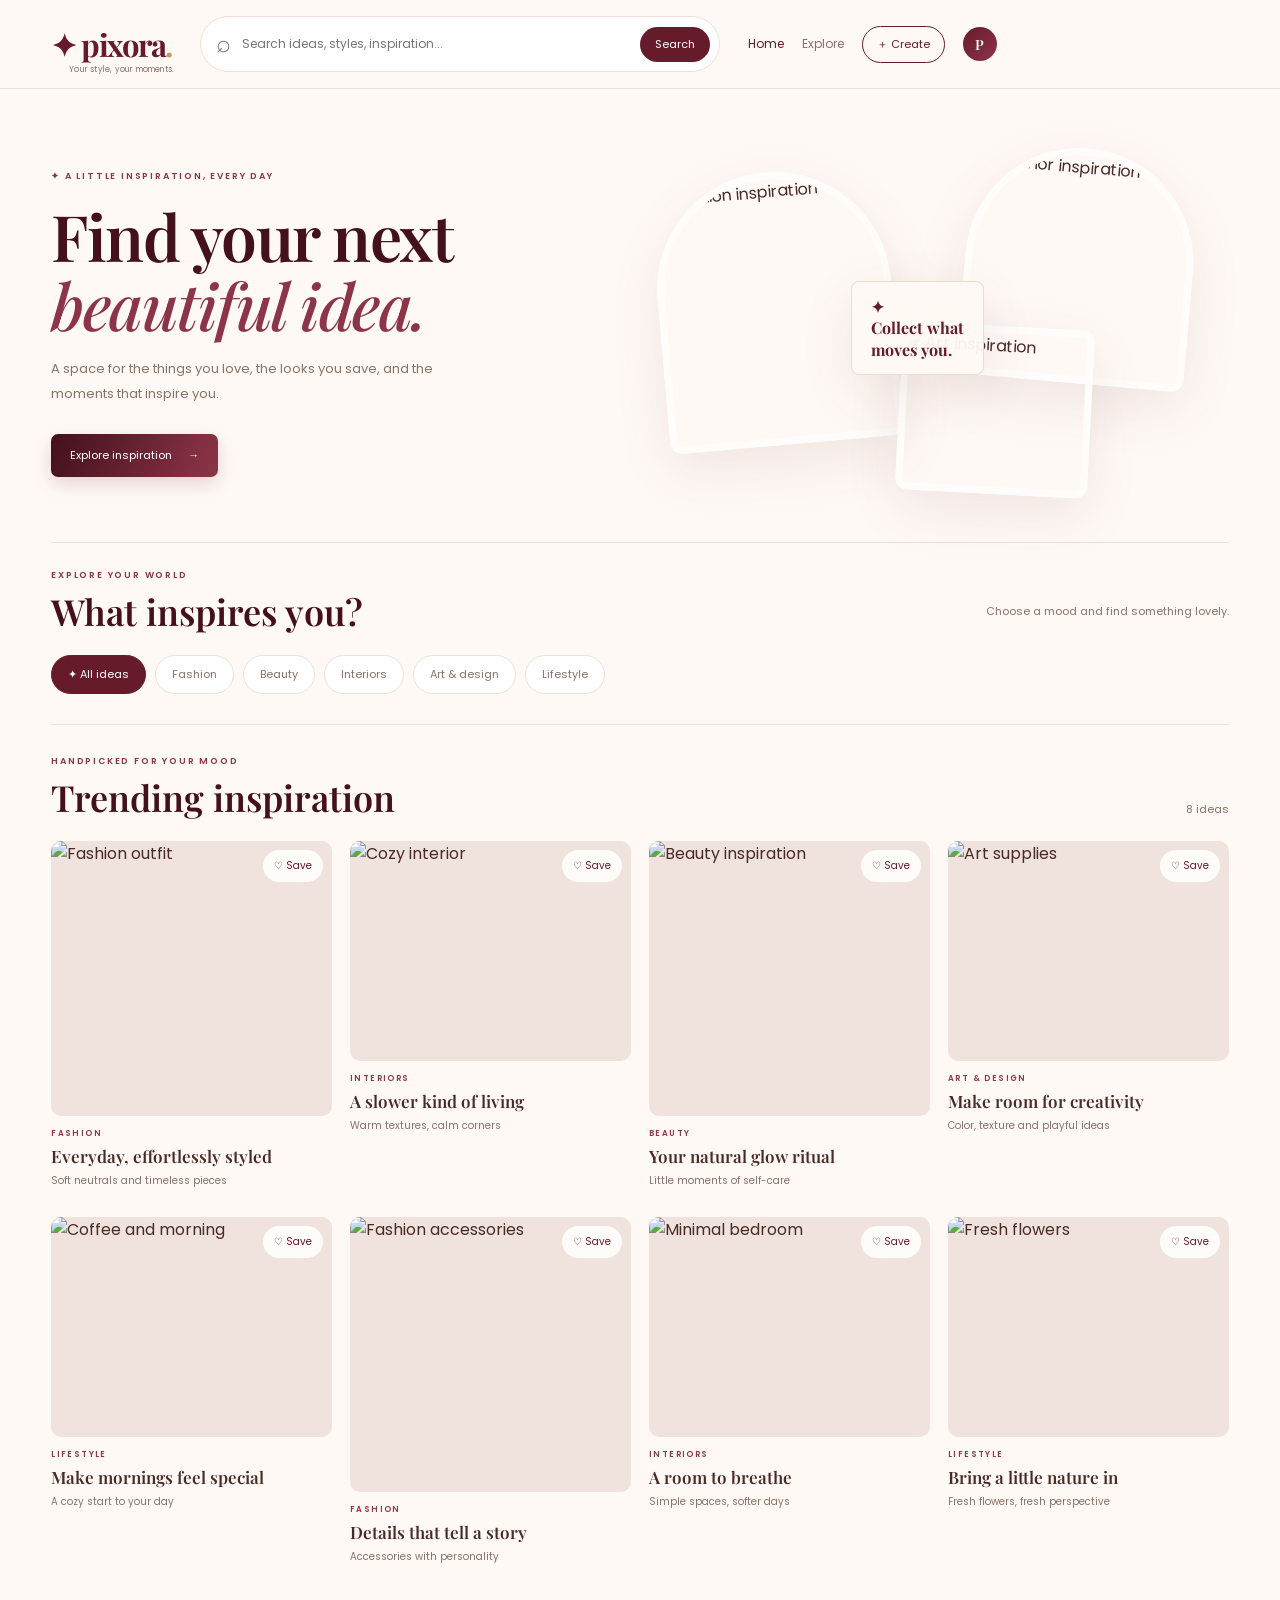
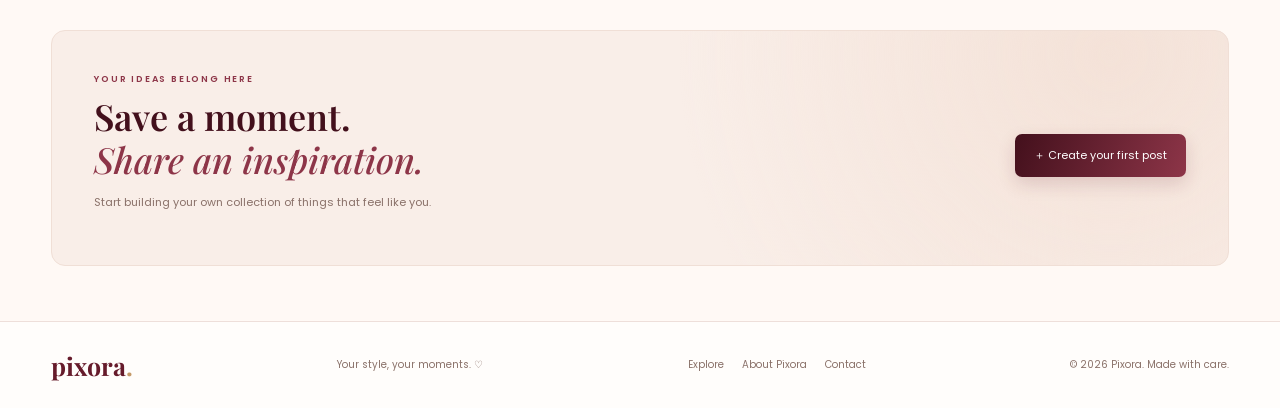
==== home.html @ b82e54b6 "Add files via upload" ====
<!doctype html>
<html lang="en">
<head>
<meta charset="UTF-8"><meta name="viewport" content="width=device-width, initial-scale=1">
<meta name="theme-color" content="#fff9f5">
<title>Pixora | Discover Inspiration</title>
<link rel="preconnect" href="https://fonts.googleapis.com">
<link href="https://fonts.googleapis.com/css2?family=Playfair+Display:wght@500;600;700&family=Poppins:wght@300;400;500;600&display=swap" rel="stylesheet">
<link rel="stylesheet" href="./home.css">
</head>
<body>
<header class="topbar">
  <a class="brand" href="./home.html">✦ pixora<span>.</span><small>Your style, your moments.</small></a>
  <form class="search" id="searchForm"><span>⌕</span><input id="searchInput" type="search" placeholder="Search ideas, styles, inspiration..." aria-label="Search inspiration"><button>Search</button></form>
  <nav><a class="active" href="./home.html">Home</a><a href="#explore">Explore</a><button class="outline" id="createButton">＋ Create</button><a class="avatar" href="#profile" aria-label="Profile">P</a></nav>
</header>
<main>
<section class="hero">
 <div class="hero-copy"><p class="eyebrow">✦ A LITTLE INSPIRATION, EVERY DAY</p><h1>Find your next<br><em>beautiful idea.</em></h1><p class="intro">A space for the things you love, the looks you save, and the moments that inspire you.</p><a class="primary" href="#explore">Explore inspiration <b>→</b></a></div>
 <div class="collage"><img class="pic pic1" src="https://images.unsplash.com/photo-1490481651871-ab68de25d43d?auto=format&fit=crop&w=700&q=85" alt="Fashion inspiration"><img class="pic pic2" src="https://images.unsplash.com/photo-1616486338812-3dadae4b4ace?auto=format&fit=crop&w=700&q=85" alt="Interior inspiration"><img class="pic pic3" src="https://images.unsplash.com/photo-1513364776144-60967b0f800f?auto=format&fit=crop&w=700&q=85" alt="Art inspiration"><div class="note">✦<strong>Collect what<br>moves you.</strong></div></div>
</section>
<section id="explore" class="section"><div class="section-head"><div><p class="eyebrow">EXPLORE YOUR WORLD</p><h2>What inspires you?</h2></div><p class="muted">Choose a mood and find something lovely.</p></div>
<div class="chips"><button class="chip selected" data-category="All">✦ All ideas</button><button class="chip" data-category="Fashion">Fashion</button><button class="chip" data-category="Beauty">Beauty</button><button class="chip" data-category="Interiors">Interiors</button><button class="chip" data-category="Art">Art & design</button><button class="chip" data-category="Lifestyle">Lifestyle</button></div></section>
<section class="section inspiration"><div class="section-head"><div><p class="eyebrow">HANDPICKED FOR YOUR MOOD</p><h2>Trending inspiration</h2></div><span class="muted" id="resultCount">8 ideas</span></div>
<div class="grid" id="ideaGrid">
<article class="card" data-category="Fashion" data-search="fashion neutral outfit capsule wardrobe style"><div class="photo tall"><img src="https://images.unsplash.com/photo-1483985988355-763728e1935b?auto=format&fit=crop&w=700&q=85" alt="Fashion outfit" loading="lazy"><button class="save">♡ Save</button></div><small>FASHION</small><h3>Everyday, effortlessly styled</h3><p>Soft neutrals and timeless pieces</p></article>
<article class="card" data-category="Interiors" data-search="interior home decor cozy room plants"><div class="photo"><img src="https://images.unsplash.com/photo-1616486338812-3dadae4b4ace?auto=format&fit=crop&w=700&q=85" alt="Cozy interior" loading="lazy"><button class="save">♡ Save</button></div><small>INTERIORS</small><h3>A slower kind of living</h3><p>Warm textures, calm corners</p></article>
<article class="card" data-category="Beauty" data-search="beauty skincare makeup natural glow"><div class="photo tall"><img src="https://images.unsplash.com/photo-1601049541289-9b1b7bbbfe19?auto=format&fit=crop&w=700&q=85" alt="Beauty inspiration" loading="lazy"><button class="save">♡ Save</button></div><small>BEAUTY</small><h3>Your natural glow ritual</h3><p>Little moments of self-care</p></article>
<article class="card" data-category="Art" data-search="art design illustration color creative studio"><div class="photo"><img src="https://images.unsplash.com/photo-1513364776144-60967b0f800f?auto=format&fit=crop&w=700&q=85" alt="Art supplies" loading="lazy"><button class="save">♡ Save</button></div><small>ART & DESIGN</small><h3>Make room for creativity</h3><p>Color, texture and playful ideas</p></article>
<article class="card" data-category="Lifestyle" data-search="lifestyle coffee morning journal slow living"><div class="photo"><img src="https://images.unsplash.com/photo-1495474472287-4d71bcdd2085?auto=format&fit=crop&w=700&q=85" alt="Coffee and morning" loading="lazy"><button class="save">♡ Save</button></div><small>LIFESTYLE</small><h3>Make mornings feel special</h3><p>A cozy start to your day</p></article>
<article class="card" data-category="Fashion" data-search="fashion accessories bag outfit detail"><div class="photo tall"><img src="https://images.unsplash.com/photo-1548036328-c9fa89d128fa?auto=format&fit=crop&w=700&q=85" alt="Fashion accessories" loading="lazy"><button class="save">♡ Save</button></div><small>FASHION</small><h3>Details that tell a story</h3><p>Accessories with personality</p></article>
<article class="card" data-category="Interiors" data-search="interiors minimalist bedroom linen natural light"><div class="photo"><img src="https://images.unsplash.com/photo-1618221195710-dd6b41faaea6?auto=format&fit=crop&w=700&q=85" alt="Minimal bedroom" loading="lazy"><button class="save">♡ Save</button></div><small>INTERIORS</small><h3>A room to breathe</h3><p>Simple spaces, softer days</p></article>
<article class="card" data-category="Lifestyle" data-search="lifestyle flowers botanical spring nature"><div class="photo"><img src="https://images.unsplash.com/photo-1490750967868-88aa4486c946?auto=format&fit=crop&w=700&q=85" alt="Fresh flowers" loading="lazy"><button class="save">♡ Save</button></div><small>LIFESTYLE</small><h3>Bring a little nature in</h3><p>Fresh flowers, fresh perspective</p></article>
</div><p id="emptyState" class="empty" hidden>No ideas found. Try another search or category.</p></section>
<section class="banner" id="profile"><div><p class="eyebrow">YOUR IDEAS BELONG HERE</p><h2>Save a moment.<br><em>Share an inspiration.</em></h2><p class="muted">Start building your own collection of things that feel like you.</p></div><button class="primary" id="bannerCreate">＋ Create your first post</button></section>
</main>
<footer><a class="footbrand" href="./home.html">pixora<span>.</span></a><p>Your style, your moments. ♡</p><div><a href="#explore">Explore</a><a href="#profile">About Pixora</a><a href="mailto:hello@pixora.example">Contact</a></div><small>© <span id="year"></span> Pixora. Made with care.</small></footer>
<dialog id="createDialog"><button class="close" id="closeDialog" aria-label="Close">×</button><p class="eyebrow">COMING SOON</p><h2>Your creative space</h2><p>This is a front-end preview. Real post uploads and saved posts need a backend or database.</p><button class="primary" id="okDialog">Sounds good</button></dialog>
<script src="./home.js"></script>
</body></html>
---- home.css ----
:root{--wine:#661b2b;--dark:#43101c;--rose:#8d3548;--gold:#c49a68;--cream:#fff9f5;--text:#482a27;--muted:#8a7169;--border:#eedfda;--paper:#fffdfb;--shadow:0 18px 55px #56232b17}*{box-sizing:border-box}html{scroll-behavior:smooth}body{margin:0;background:var(--cream);color:var(--text);font-family:Poppins,sans-serif}a{text-decoration:none;color:inherit}button,input{font:inherit;cursor:pointer}.topbar{position:sticky;top:0;z-index:5;display:flex;align-items:center;gap:28px;padding:16px clamp(16px,4vw,60px);background:#fff9f5f2;backdrop-filter:blur(14px);border-bottom:1px solid var(--border)}.brand{position:relative;flex-shrink:0;color:var(--wine);font:700 31px/1 'Playfair Display',serif;letter-spacing:-1.5px}.brand>span,.footbrand span{color:var(--gold)}.brand small{position:absolute;top:35px;left:18px;width:150px;color:var(--muted);font:8px Poppins,sans-serif;letter-spacing:.2px}.search{display:flex;align-items:center;gap:9px;flex:1;min-width:120px;max-width:520px;padding:8px 9px 8px 15px;border:1px solid var(--border);border-radius:50px;background:white;color:var(--muted)}.search>span{font-size:25px}.search input{width:100%;min-width:0;border:0;outline:0;background:transparent;font-size:12px;color:var(--text)}.search button{border:0;border-radius:50px;padding:9px 15px;background:var(--wine);color:white;font-size:11px}.topbar nav{display:flex;align-items:center;gap:18px;flex-shrink:0}.topbar nav>a:not(.avatar){font-size:12px;color:var(--muted)}.topbar nav .active{color:var(--wine)!important}.outline{border:1px solid var(--wine);border-radius:50px;padding:9px 14px;background:transparent;color:var(--wine);font-size:11px}.outline:hover{background:var(--wine);color:white}.avatar{display:grid;place-items:center;width:34px;height:34px;border-radius:50%;background:linear-gradient(135deg,var(--wine),var(--rose));color:white;font:600 14px 'Playfair Display',serif}main{max-width:1440px;margin:auto;padding:0 clamp(17px,4vw,60px)}.hero{display:grid;grid-template-columns:.95fr 1.05fr;gap:35px;align-items:center;padding:55px 0 48px}.eyebrow{color:var(--rose);font-size:9px;font-weight:600;letter-spacing:1.8px}.hero h1{margin:18px 0;color:var(--dark);font:600 clamp(40px,5vw,68px)/1.08 'Playfair Display',serif;letter-spacing:-1.5px}h1 em,h2 em{color:var(--rose);font-weight:500}.intro{max-width:420px;color:var(--muted);font-size:13px;line-height:1.9}.primary{display:inline-flex;align-items:center;justify-content:center;gap:16px;margin-top:14px;padding:13px 19px;border:0;border-radius:7px;background:linear-gradient(110deg,var(--dark),var(--rose));box-shadow:0 7px 18px #661b2b29;color:white;font-size:11px}.primary:hover{transform:translateY(-1px)}.collage{position:relative;height:350px}.pic{position:absolute;object-fit:cover;border:7px solid var(--paper);border-radius:120px 120px 12px 12px;box-shadow:var(--shadow)}.pic1{left:5%;top:8%;width:39%;height:78%;transform:rotate(-5deg)}.pic2{right:6%;top:1%;width:38%;height:67%;transform:rotate(5deg)}.pic3{right:23%;bottom:0;width:32%;height:48%;border-radius:12px;transform:rotate(3deg)}.note{position:absolute;left:37%;top:39%;padding:14px 19px;border:1px solid #c49a684d;border-radius:8px;background:#fff9f5f2;box-shadow:var(--shadow);color:var(--wine);font:600 16px/1.35 'Playfair Display',serif}.note strong{display:block}.section{padding:26px 0 30px;border-top:1px solid var(--border)}.section-head{display:flex;justify-content:space-between;align-items:end;gap:18px}.section-head .eyebrow{margin:0 0 8px}.section h2,.banner h2{margin:0;color:var(--dark);font:600 clamp(26px,3vw,36px)/1.2 'Playfair Display',serif}.muted{color:var(--muted);font-size:11px;line-height:1.8}.chips{display:flex;flex-wrap:wrap;gap:9px;margin-top:22px}.chip{padding:10px 16px;border:1px solid var(--border);border-radius:50px;background:white;color:var(--muted);font-size:11px}.chip.selected,.chip:hover{border-color:var(--wine);background:var(--wine);color:white}.inspiration{padding-top:30px;padding-bottom:60px}.grid{display:grid;grid-template-columns:repeat(4,minmax(0,1fr));gap:28px 18px;margin-top:22px;align-items:start}.card{min-width:0}.photo{position:relative;height:220px;overflow:hidden;border-radius:10px;background:#f0e3dd}.photo.tall{height:275px}.photo img{width:100%;height:100%;display:block;object-fit:cover;transition:transform .4s}.card:hover .photo img{transform:scale(1.04)}.save{position:absolute;right:9px;top:9px;border:0;border-radius:50px;padding:8px 11px;background:#fffdfbf2;color:var(--wine);font-size:10px}.save.saved{background:var(--wine);color:white}.card>small{display:block;margin-top:12px;color:var(--rose);font-size:8px;font-weight:600;letter-spacing:1.4px}.card h3{margin:5px 0;color:var(--text);font:600 17px/1.35 'Playfair Display',serif}.card p{margin:0;color:var(--muted);font-size:10px;line-height:1.6}.empty{text-align:center;padding:35px;color:var(--muted)}.banner{display:flex;align-items:center;justify-content:space-between;gap:24px;margin:5px 0 55px;padding:clamp(24px,4vw,42px);border:1px solid #f0dfd6;border-radius:14px;background:radial-gradient(circle at 90% 10%,#f4e2d8,transparent 40%),#f9eee8}.banner .eyebrow{margin-top:0}.banner .muted{max-width:480px}.banner .primary{flex-shrink:0}footer{display:flex;align-items:center;justify-content:space-between;flex-wrap:wrap;gap:14px;padding:25px clamp(17px,4vw,60px);border-top:1px solid var(--border);background:#fffdfb}footer p,footer small,footer div a{color:var(--muted);font-size:10px}footer div{display:flex;gap:18px}.footbrand{color:var(--wine);font:700 25px 'Playfair Display',serif}dialog{width:min(92vw,420px);padding:32px;border:1px solid var(--border);border-radius:14px;background:var(--cream);color:var(--text);box-shadow:0 25px 90px #320f1966}dialog::backdrop{background:#28101566;backdrop-filter:blur(3px)}dialog h2{color:var(--wine);font:600 29px 'Playfair Display',serif}dialog p:not(.eyebrow){color:var(--muted);font-size:12px;line-height:1.8}.close{float:right;border:0;background:transparent;color:var(--wine);font-size:24px}@media(max-width:1000px){.topbar{gap:16px}.topbar nav{gap:11px}.hero{gap:20px}.grid{grid-template-columns:repeat(3,minmax(0,1fr))}}@media(max-width:700px){.topbar{flex-wrap:wrap;gap:12px;padding:14px 16px}.brand{font-size:28px}.brand small{top:31px}.search{order:3;flex-basis:100%;max-width:none}.topbar nav{margin-left:auto;gap:9px}.topbar nav>a:not(.avatar){font-size:10px}.outline{padding:8px 10px;font-size:10px}.avatar{width:30px;height:30px}main{padding:0 17px}.hero{grid-template-columns:1fr;gap:8px;padding:38px 0 32px}.hero h1{font-size:clamp(39px,11vw,54px)}.intro{font-size:12px}.collage{height:270px}.section-head{align-items:start;flex-direction:column;gap:7px}.chips{gap:8px}.chip{padding:9px 13px;font-size:10px}.grid{grid-template-columns:repeat(2,minmax(0,1fr));gap:22px 12px}.photo,.photo.tall{height:auto;aspect-ratio:4/5}.card h3{font-size:15px}.card p{font-size:9px}.save{right:6px;top:6px;padding:7px 9px;font-size:9px}.banner{align-items:start;flex-direction:column;margin-bottom:35px;padding:24px 20px}footer{justify-content:center;flex-direction:column;text-align:center;gap:8px}}@media(max-width:380px){.topbar nav{gap:6px}.topbar nav>a:not(.avatar){font-size:9px}.outline{padding:7px}.grid{gap:20px 10px}}
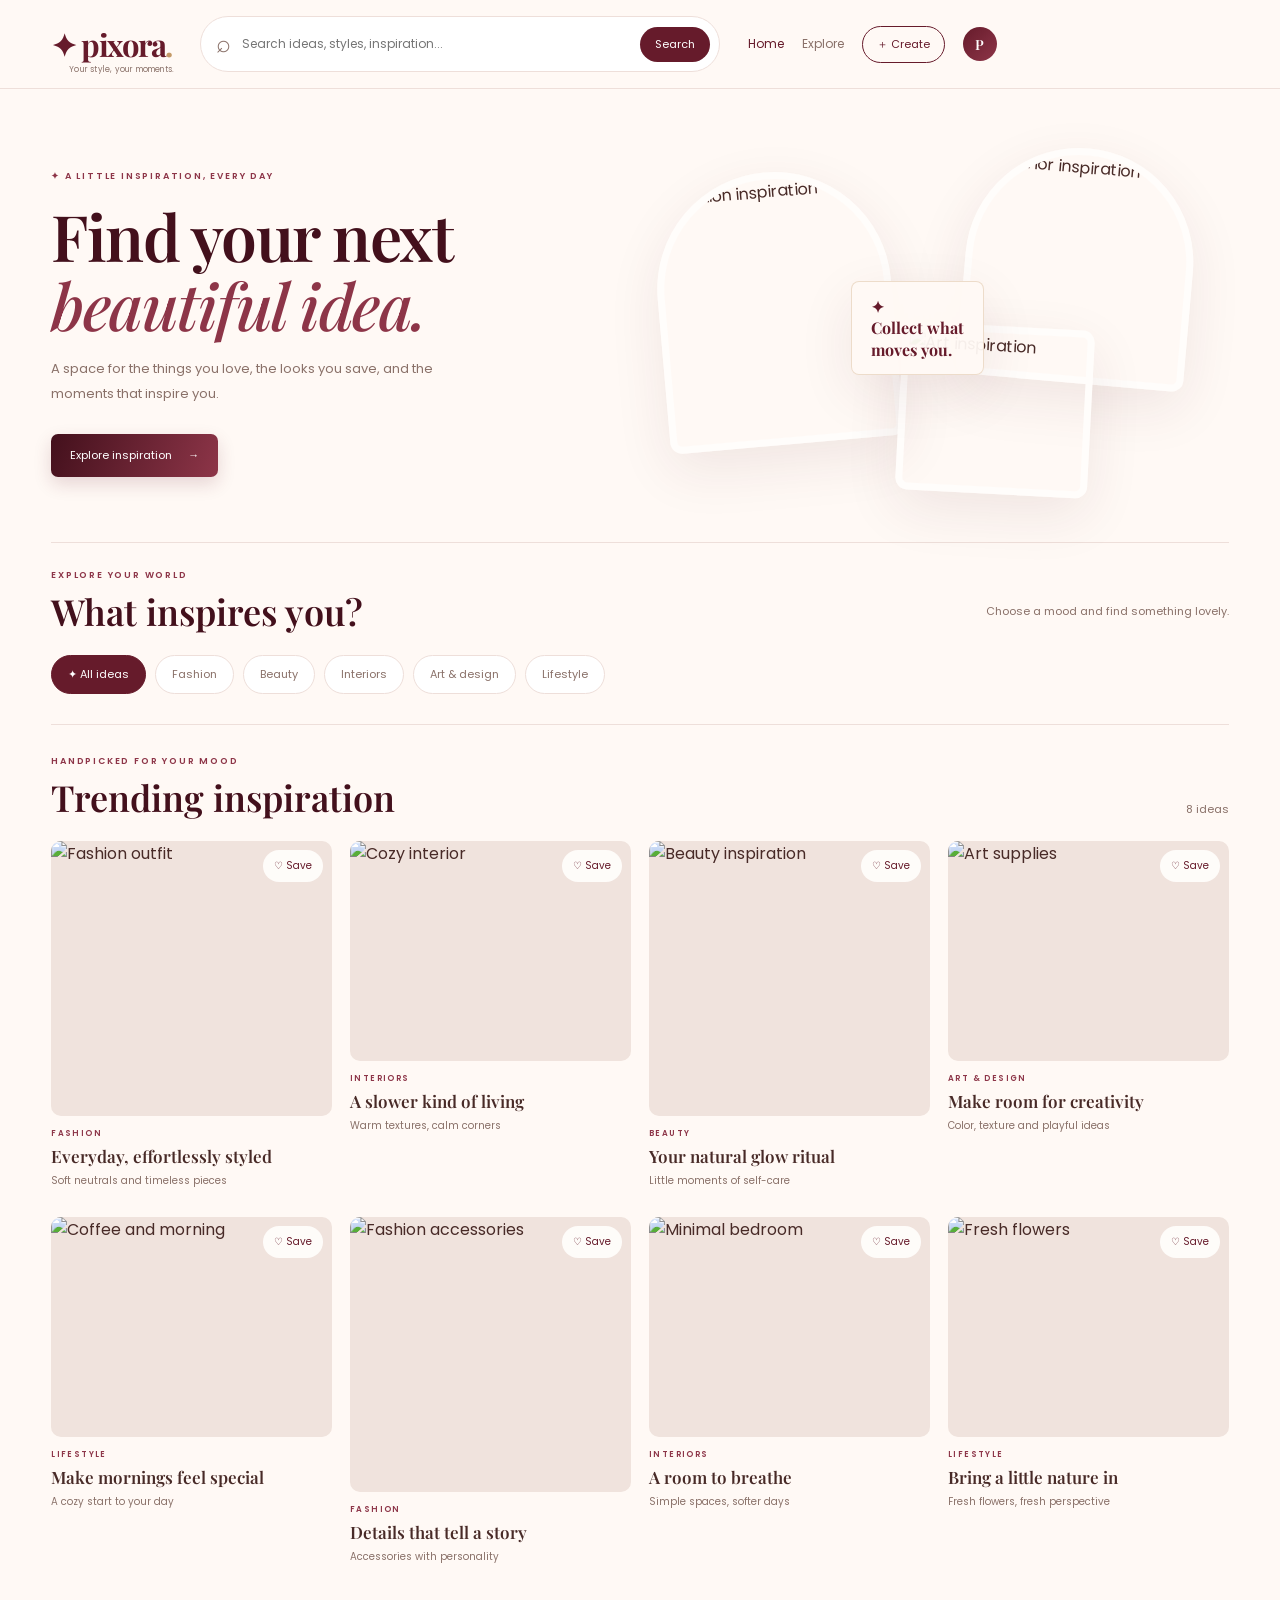
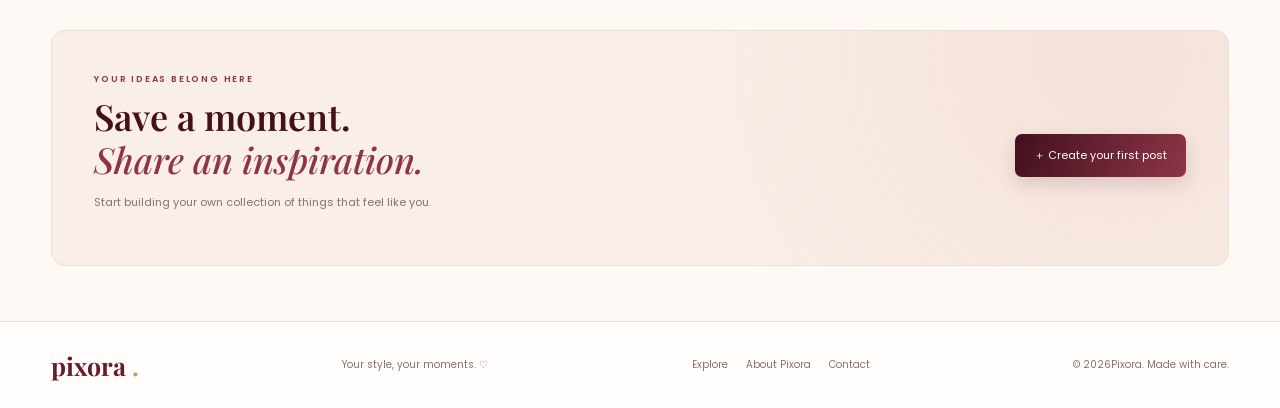
==== commit 18e16d68: "Update home.html" ====
--- a/home.html
+++ b/home.html
@@ -1,40 +1,181 @@
 <!doctype html>
 <html lang="en">
-<head>
-<meta charset="UTF-8"><meta name="viewport" content="width=device-width, initial-scale=1">
-<meta name="theme-color" content="#fff9f5">
-<title>Pixora | Discover Inspiration</title>
-<link rel="preconnect" href="https://fonts.googleapis.com">
-<link href="https://fonts.googleapis.com/css2?family=Playfair+Display:wght@500;600;700&family=Poppins:wght@300;400;500;600&display=swap" rel="stylesheet">
-<link rel="stylesheet" href="./home.css">
-</head>
-<body>
-<header class="topbar">
-  <a class="brand" href="./home.html">✦ pixora<span>.</span><small>Your style, your moments.</small></a>
-  <form class="search" id="searchForm"><span>⌕</span><input id="searchInput" type="search" placeholder="Search ideas, styles, inspiration..." aria-label="Search inspiration"><button>Search</button></form>
-  <nav><a class="active" href="./home.html">Home</a><a href="#explore">Explore</a><button class="outline" id="createButton">＋ Create</button><a class="avatar" href="#profile" aria-label="Profile">P</a></nav>
-</header>
-<main>
-<section class="hero">
- <div class="hero-copy"><p class="eyebrow">✦ A LITTLE INSPIRATION, EVERY DAY</p><h1>Find your next<br><em>beautiful idea.</em></h1><p class="intro">A space for the things you love, the looks you save, and the moments that inspire you.</p><a class="primary" href="#explore">Explore inspiration <b>→</b></a></div>
- <div class="collage"><img class="pic pic1" src="https://images.unsplash.com/photo-1490481651871-ab68de25d43d?auto=format&fit=crop&w=700&q=85" alt="Fashion inspiration"><img class="pic pic2" src="https://images.unsplash.com/photo-1616486338812-3dadae4b4ace?auto=format&fit=crop&w=700&q=85" alt="Interior inspiration"><img class="pic pic3" src="https://images.unsplash.com/photo-1513364776144-60967b0f800f?auto=format&fit=crop&w=700&q=85" alt="Art inspiration"><div class="note">✦<strong>Collect what<br>moves you.</strong></div></div>
-</section>
-<section id="explore" class="section"><div class="section-head"><div><p class="eyebrow">EXPLORE YOUR WORLD</p><h2>What inspires you?</h2></div><p class="muted">Choose a mood and find something lovely.</p></div>
-<div class="chips"><button class="chip selected" data-category="All">✦ All ideas</button><button class="chip" data-category="Fashion">Fashion</button><button class="chip" data-category="Beauty">Beauty</button><button class="chip" data-category="Interiors">Interiors</button><button class="chip" data-category="Art">Art & design</button><button class="chip" data-category="Lifestyle">Lifestyle</button></div></section>
-<section class="section inspiration"><div class="section-head"><div><p class="eyebrow">HANDPICKED FOR YOUR MOOD</p><h2>Trending inspiration</h2></div><span class="muted" id="resultCount">8 ideas</span></div>
-<div class="grid" id="ideaGrid">
-<article class="card" data-category="Fashion" data-search="fashion neutral outfit capsule wardrobe style"><div class="photo tall"><img src="https://images.unsplash.com/photo-1483985988355-763728e1935b?auto=format&fit=crop&w=700&q=85" alt="Fashion outfit" loading="lazy"><button class="save">♡ Save</button></div><small>FASHION</small><h3>Everyday, effortlessly styled</h3><p>Soft neutrals and timeless pieces</p></article>
-<article class="card" data-category="Interiors" data-search="interior home decor cozy room plants"><div class="photo"><img src="https://images.unsplash.com/photo-1616486338812-3dadae4b4ace?auto=format&fit=crop&w=700&q=85" alt="Cozy interior" loading="lazy"><button class="save">♡ Save</button></div><small>INTERIORS</small><h3>A slower kind of living</h3><p>Warm textures, calm corners</p></article>
-<article class="card" data-category="Beauty" data-search="beauty skincare makeup natural glow"><div class="photo tall"><img src="https://images.unsplash.com/photo-1601049541289-9b1b7bbbfe19?auto=format&fit=crop&w=700&q=85" alt="Beauty inspiration" loading="lazy"><button class="save">♡ Save</button></div><small>BEAUTY</small><h3>Your natural glow ritual</h3><p>Little moments of self-care</p></article>
-<article class="card" data-category="Art" data-search="art design illustration color creative studio"><div class="photo"><img src="https://images.unsplash.com/photo-1513364776144-60967b0f800f?auto=format&fit=crop&w=700&q=85" alt="Art supplies" loading="lazy"><button class="save">♡ Save</button></div><small>ART & DESIGN</small><h3>Make room for creativity</h3><p>Color, texture and playful ideas</p></article>
-<article class="card" data-category="Lifestyle" data-search="lifestyle coffee morning journal slow living"><div class="photo"><img src="https://images.unsplash.com/photo-1495474472287-4d71bcdd2085?auto=format&fit=crop&w=700&q=85" alt="Coffee and morning" loading="lazy"><button class="save">♡ Save</button></div><small>LIFESTYLE</small><h3>Make mornings feel special</h3><p>A cozy start to your day</p></article>
-<article class="card" data-category="Fashion" data-search="fashion accessories bag outfit detail"><div class="photo tall"><img src="https://images.unsplash.com/photo-1548036328-c9fa89d128fa?auto=format&fit=crop&w=700&q=85" alt="Fashion accessories" loading="lazy"><button class="save">♡ Save</button></div><small>FASHION</small><h3>Details that tell a story</h3><p>Accessories with personality</p></article>
-<article class="card" data-category="Interiors" data-search="interiors minimalist bedroom linen natural light"><div class="photo"><img src="https://images.unsplash.com/photo-1618221195710-dd6b41faaea6?auto=format&fit=crop&w=700&q=85" alt="Minimal bedroom" loading="lazy"><button class="save">♡ Save</button></div><small>INTERIORS</small><h3>A room to breathe</h3><p>Simple spaces, softer days</p></article>
-<article class="card" data-category="Lifestyle" data-search="lifestyle flowers botanical spring nature"><div class="photo"><img src="https://images.unsplash.com/photo-1490750967868-88aa4486c946?auto=format&fit=crop&w=700&q=85" alt="Fresh flowers" loading="lazy"><button class="save">♡ Save</button></div><small>LIFESTYLE</small><h3>Bring a little nature in</h3><p>Fresh flowers, fresh perspective</p></article>
-</div><p id="emptyState" class="empty" hidden>No ideas found. Try another search or category.</p></section>
-<section class="banner" id="profile"><div><p class="eyebrow">YOUR IDEAS BELONG HERE</p><h2>Save a moment.<br><em>Share an inspiration.</em></h2><p class="muted">Start building your own collection of things that feel like you.</p></div><button class="primary" id="bannerCreate">＋ Create your first post</button></section>
-</main>
-<footer><a class="footbrand" href="./home.html">pixora<span>.</span></a><p>Your style, your moments. ♡</p><div><a href="#explore">Explore</a><a href="#profile">About Pixora</a><a href="mailto:hello@pixora.example">Contact</a></div><small>© <span id="year"></span> Pixora. Made with care.</small></footer>
-<dialog id="createDialog"><button class="close" id="closeDialog" aria-label="Close">×</button><p class="eyebrow">COMING SOON</p><h2>Your creative space</h2><p>This is a front-end preview. Real post uploads and saved posts need a backend or database.</p><button class="primary" id="okDialog">Sounds good</button></dialog>
-<script src="./home.js"></script>
-</body></html>+  <head>
+      <meta charset="UTF-8">
+      <meta name="viewport" content="width=device-width, initial-scale=1">
+      <meta name="theme-color" content="#fff9f5">
+      <title>Pixora | Discover Inspiration</title>
+      <link rel="preconnect" href="https://fonts.googleapis.com">
+      <link href="https://fonts.googleapis.com/css2?family=Playfair+Display:wght@500;600;700&family=Poppins:wght@300;400;500;600&display=swap" rel="stylesheet">
+      <link rel="stylesheet" href="./home.css">
+  </head>
+  <body>
+    <header class="topbar">
+      <a class="brand" href="./home.html">✦ pixora<span>.</span>
+        <small>Your style, your moments.</small>
+      </a>
+      <form class="search" id="searchForm">
+        <span>⌕</span>
+        <input id="searchInput" type="search" placeholder="Search ideas, styles, inspiration..." aria-label="Search inspiration">
+        <button>Search</button>
+      </form>
+      <nav>
+        <a class="active" href="./home.html">Home</a>
+        <a href="#explore">Explore</a>
+        <button class="outline" id="createButton">＋ Create</button>
+        <a class="avatar" href="#profile" aria-label="Profile">P</a>
+      </nav>
+    </header>
+    <main>
+      <section class="hero">
+        <div class="hero-copy">
+          <p class="eyebrow">✦ A LITTLE INSPIRATION, EVERY DAY</p>
+          <h1>Find your next<br><em>beautiful idea.</em>
+          </h1><p class="intro">
+            A space for the things you love, the looks you save, and the moments that inspire you.
+          </p>
+          <a class="primary" href="#explore">Explore inspiration <b>→</b></a>
+        </div>
+        <div class="collage">
+          <img class="pic pic1" src="https://images.unsplash.com/photo-1490481651871-ab68de25d43d?auto=format&fit=crop&w=700&q=85" alt="Fashion inspiration">
+          <img class="pic pic2" src="https://images.unsplash.com/photo-1616486338812-3dadae4b4ace?auto=format&fit=crop&w=700&q=85" alt="Interior inspiration">
+          <img class="pic pic3" src="https://images.unsplash.com/photo-1513364776144-60967b0f800f?auto=format&fit=crop&w=700&q=85" alt="Art inspiration">
+          <div class="note">✦<strong>
+            Collect what<br>moves you.</strong>
+          </div>
+        </div>
+      </section>
+      <section id="explore" class="section">
+        <div class="section-head">
+          <div>
+            <p class="eyebrow">EXPLORE YOUR WORLD</p>
+            <h2>What inspires you?</h2>
+          </div>
+          <p class="muted">Choose a mood and find something lovely.</p>
+        </div>
+        <div class="chips">
+          <button class="chip selected" data-category="All">✦ All ideas</button>
+          <button class="chip" data-category="Fashion">Fashion</button>
+          <button class="chip" data-category="Beauty">Beauty</button>
+          <button class="chip" data-category="Interiors">Interiors</button>
+          <button class="chip" data-category="Art">Art & design</button>
+          <button class="chip" data-category="Lifestyle">Lifestyle</button>
+        </div>
+      </section>
+      <section class="section inspiration">
+        <div class="section-head">
+          <div>
+            <p class="eyebrow">HANDPICKED FOR YOUR MOOD</p>
+            <h2>Trending inspiration</h2>
+          </div>
+          <span class="muted" id="resultCount">8 ideas</span>
+        </div>
+        <div class="grid" id="ideaGrid">
+          <article class="card" data-category="Fashion" data-search="fashion neutral outfit capsule wardrobe style">
+            <div class="photo tall">
+              <img src="https://images.unsplash.com/photo-1483985988355-763728e1935b?auto=format&fit=crop&w=700&q=85" alt="Fashion outfit" loading="lazy">
+              <button class="save">♡ Save</button>
+            </div>
+            <small>FASHION</small>
+            <h3>Everyday, effortlessly styled</h3>
+            <p>Soft neutrals and timeless pieces</p>
+          </article>
+          <article class="card" data-category="Interiors" data-search="interior home decor cozy room plants">
+            <div class="photo">
+              <img src="https://images.unsplash.com/photo-1616486338812-3dadae4b4ace?auto=format&fit=crop&w=700&q=85" alt="Cozy interior" loading="lazy">
+              <button class="save">♡ Save</button>
+            </div>
+            <small>INTERIORS</small>
+            <h3>A slower kind of living</h3>
+            <p>Warm textures, calm corners</p>
+          </article>
+          <article class="card" data-category="Beauty" data-search="beauty skincare makeup natural glow">
+            <div class="photo tall">
+              <img src="https://images.unsplash.com/photo-1601049541289-9b1b7bbbfe19?auto=format&fit=crop&w=700&q=85" alt="Beauty inspiration" loading="lazy">
+              <button class="save">♡ Save</button>
+            </div>
+            <small>BEAUTY</small>
+            <h3>Your natural glow ritual</h3>
+            <p>Little moments of self-care</p>
+          </article>
+          <article class="card" data-category="Art" data-search="art design illustration color creative studio">
+            <div class="photo">
+              <img src="https://images.unsplash.com/photo-1513364776144-60967b0f800f?auto=format&fit=crop&w=700&q=85" alt="Art supplies" loading="lazy">
+              <button class="save">♡ Save</button>
+            </div>
+            <small>ART & DESIGN</small>
+            <h3>Make room for creativity</h3>
+            <p>Color, texture and playful ideas</p>
+          </article>
+          <article class="card" data-category="Lifestyle" data-search="lifestyle coffee morning journal slow living">
+            <div class="photo">
+              <img src="https://images.unsplash.com/photo-1495474472287-4d71bcdd2085?auto=format&fit=crop&w=700&q=85" alt="Coffee and morning" loading="lazy">
+              <button class="save">♡ Save</button>
+            </div>
+            <small>LIFESTYLE</small>
+            <h3>Make mornings feel special</h3>
+            <p>A cozy start to your day</p>
+          </article>
+          <article class="card" data-category="Fashion" data-search="fashion accessories bag outfit detail">
+            <div class="photo tall">
+              <img src="https://images.unsplash.com/photo-1548036328-c9fa89d128fa?auto=format&fit=crop&w=700&q=85" alt="Fashion accessories" loading="lazy">
+              <button class="save">♡ Save</button>
+            </div>
+            <small>FASHION</small>
+            <h3>Details that tell a story</h3>
+            <p>Accessories with personality</p>
+          </article>
+          <article class="card" data-category="Interiors" data-search="interiors minimalist bedroom linen natural light">
+            <div class="photo">
+              <img src="https://images.unsplash.com/photo-1618221195710-dd6b41faaea6?auto=format&fit=crop&w=700&q=85" alt="Minimal bedroom" loading="lazy">
+              <button class="save">♡ Save</button>
+            </div>
+            <small>INTERIORS</small>
+            <h3>A room to breathe</h3>
+            <p>Simple spaces, softer days</p>
+          </article>
+          <article class="card" data-category="Lifestyle" data-search="lifestyle flowers botanical spring nature">
+            <div class="photo">
+              <img src="https://images.unsplash.com/photo-1490750967868-88aa4486c946?auto=format&fit=crop&w=700&q=85" alt="Fresh flowers" loading="lazy">
+              <button class="save">♡ Save</button>
+            </div>
+            <small>LIFESTYLE</small>
+            <h3>Bring a little nature in</h3>
+            <p>Fresh flowers, fresh perspective</p>
+          </article>
+        </div>
+        <p id="emptyState" class="empty" hidden>No ideas found. Try another search or category.</p>
+      </section>
+      <section class="banner" id="profile">
+        <div>
+          <p class="eyebrow">YOUR IDEAS BELONG HERE</p>
+          <h2>Save a moment.<br>
+            <em>Share an inspiration.</em>
+          </h2>
+          <p class="muted">Start building your own collection of things that feel like you.</p>
+        </div>
+        <button class="primary" id="bannerCreate">＋ Create your first post</button>
+      </section>
+    </main>
+    <footer>
+      <a class="footbrand" href="./home.html">
+        pixora
+        <span>.</span>
+      </a>
+      <p>Your style, your moments. ♡</p>
+      <div><a href="#explore">Explore</a>
+        <a href="#profile">About Pixora</a>
+        <a href="mailto:hello@pixora.example">Contact</a>
+      </div>
+      <small>© <span id="year"></span>Pixora. Made with care.</small>
+    </footer>
+    <dialog id="createDialog">
+      <button class="close" id="closeDialog" aria-label="Close">×</button>
+      <p class="eyebrow">COMING SOON</p>
+      <h2>Your creative space</h2>
+      <p>This is a front-end preview. Real post uploads and saved posts need a backend or database.</p>
+      <button class="primary" id="okDialog">Sounds good</button>
+    </dialog>
+    <script src="./home.js"></script>
+  </body>
+</html>
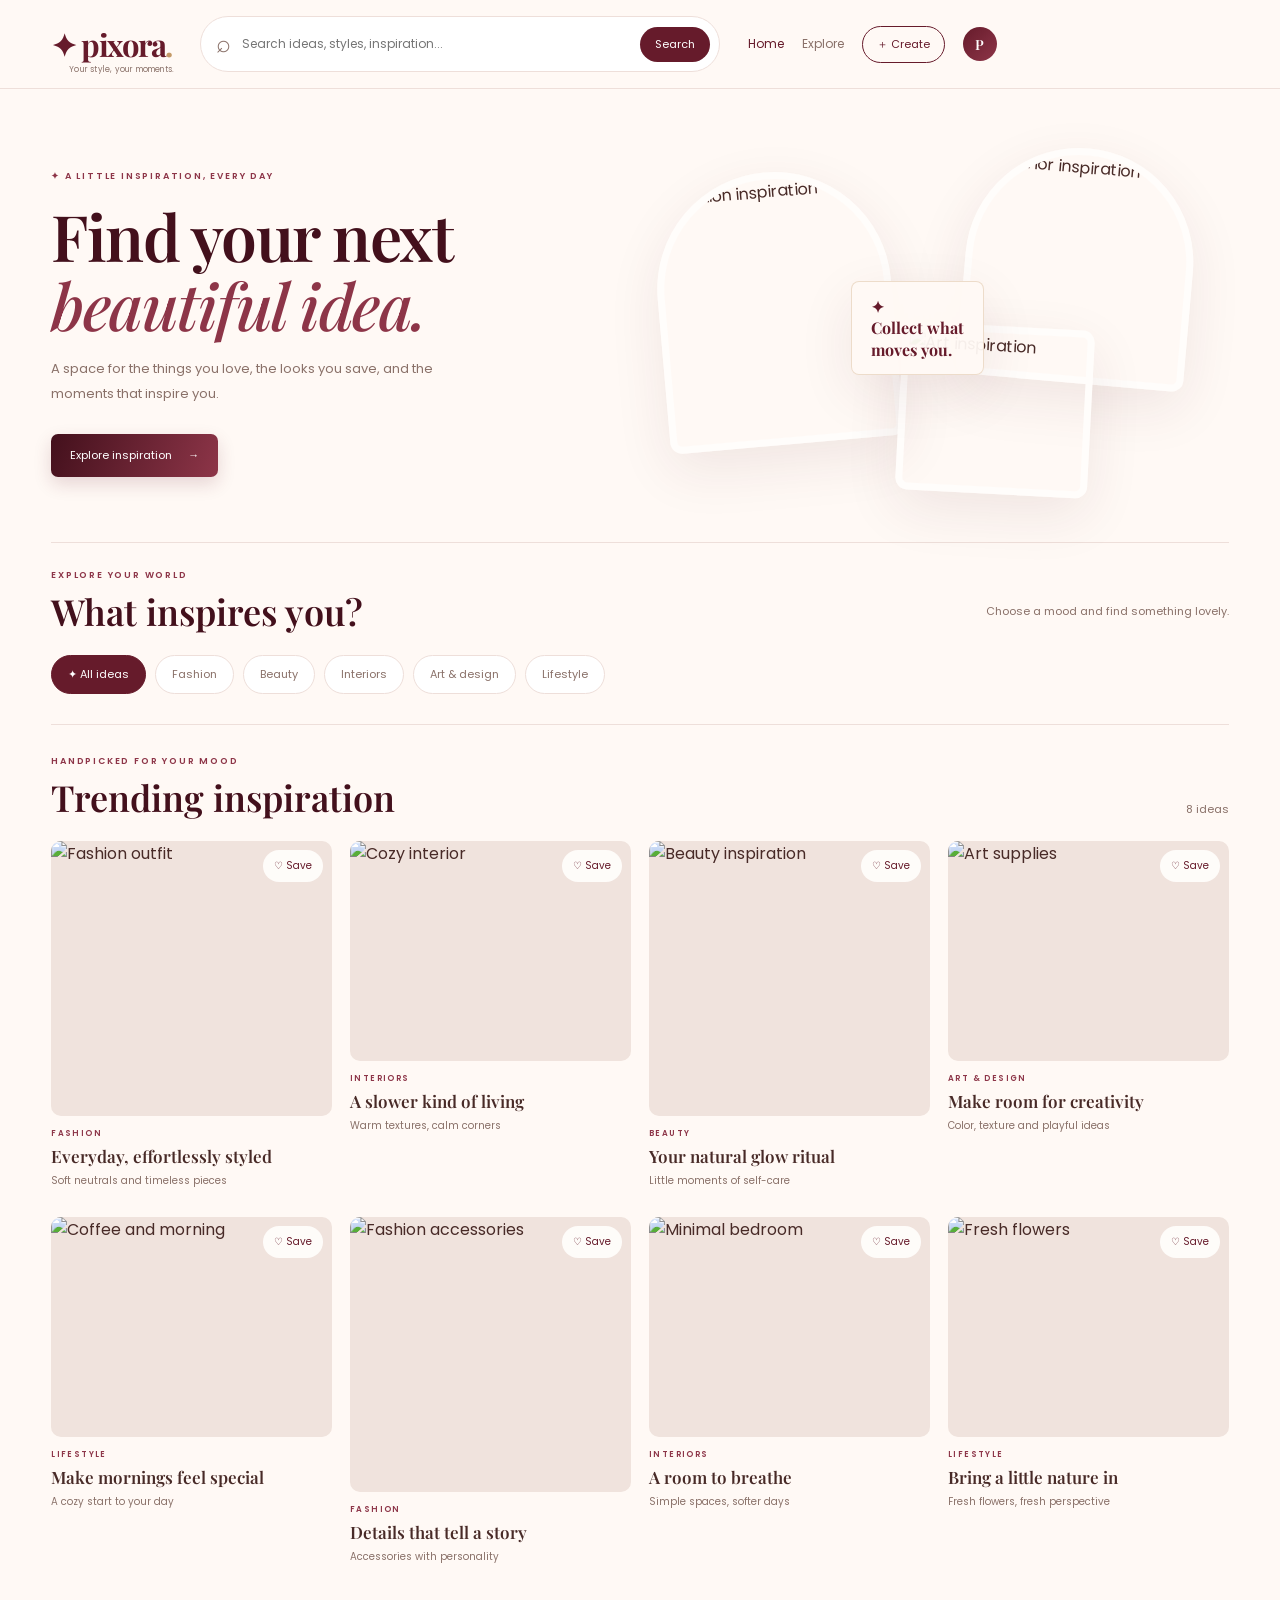
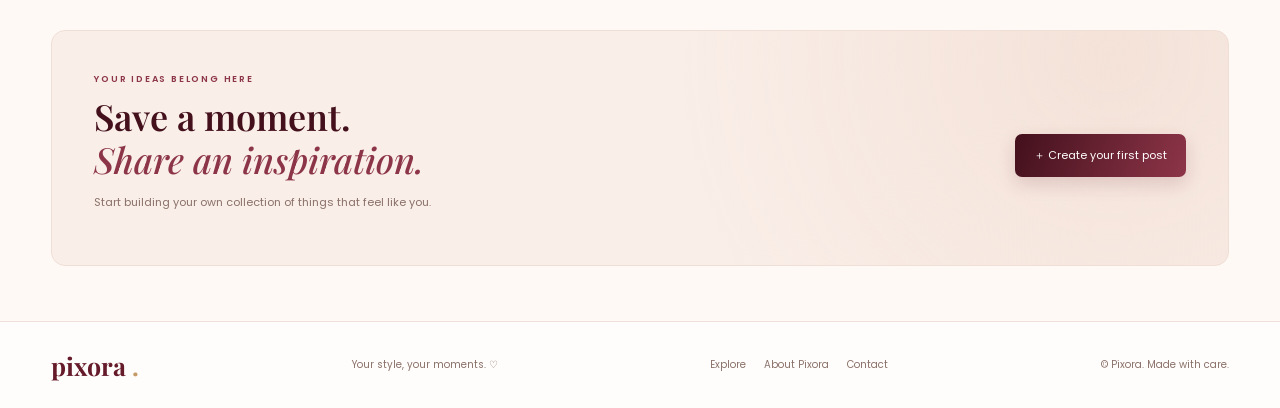
==== commit 41d96d0f: "Update home.html" ====
--- a/home.html
+++ b/home.html
@@ -23,7 +23,7 @@
         <a class="active" href="./home.html">Home</a>
         <a href="#explore">Explore</a>
         <button class="outline" id="createButton">＋ Create</button>
-        <a class="avatar" href="#profile" aria-label="Profile">P</a>
+        <a class="avatar" href="#profile" id="profileAvatar" aria-label="Profile">P</a>
       </nav>
     </header>
     <main>
@@ -74,7 +74,7 @@
           <article class="card" data-category="Fashion" data-search="fashion neutral outfit capsule wardrobe style">
             <div class="photo tall">
               <img src="https://images.unsplash.com/photo-1483985988355-763728e1935b?auto=format&fit=crop&w=700&q=85" alt="Fashion outfit" loading="lazy">
-              <button class="save">♡ Save</button>
+              <button class="save" type="button">♡ Save</button>
             </div>
             <small>FASHION</small>
             <h3>Everyday, effortlessly styled</h3>
@@ -83,7 +83,7 @@
           <article class="card" data-category="Interiors" data-search="interior home decor cozy room plants">
             <div class="photo">
               <img src="https://images.unsplash.com/photo-1616486338812-3dadae4b4ace?auto=format&fit=crop&w=700&q=85" alt="Cozy interior" loading="lazy">
-              <button class="save">♡ Save</button>
+              <button class="save" type="button">♡ Save</button>
             </div>
             <small>INTERIORS</small>
             <h3>A slower kind of living</h3>
@@ -92,7 +92,7 @@
           <article class="card" data-category="Beauty" data-search="beauty skincare makeup natural glow">
             <div class="photo tall">
               <img src="https://images.unsplash.com/photo-1601049541289-9b1b7bbbfe19?auto=format&fit=crop&w=700&q=85" alt="Beauty inspiration" loading="lazy">
-              <button class="save">♡ Save</button>
+              <button class="save" type="button">♡ Save</button>
             </div>
             <small>BEAUTY</small>
             <h3>Your natural glow ritual</h3>
@@ -101,7 +101,7 @@
           <article class="card" data-category="Art" data-search="art design illustration color creative studio">
             <div class="photo">
               <img src="https://images.unsplash.com/photo-1513364776144-60967b0f800f?auto=format&fit=crop&w=700&q=85" alt="Art supplies" loading="lazy">
-              <button class="save">♡ Save</button>
+              <button class="save" type="button">♡ Save</button>
             </div>
             <small>ART & DESIGN</small>
             <h3>Make room for creativity</h3>
@@ -110,7 +110,7 @@
           <article class="card" data-category="Lifestyle" data-search="lifestyle coffee morning journal slow living">
             <div class="photo">
               <img src="https://images.unsplash.com/photo-1495474472287-4d71bcdd2085?auto=format&fit=crop&w=700&q=85" alt="Coffee and morning" loading="lazy">
-              <button class="save">♡ Save</button>
+              <button class="save" type="button">♡ Save</button>
             </div>
             <small>LIFESTYLE</small>
             <h3>Make mornings feel special</h3>
@@ -119,7 +119,7 @@
           <article class="card" data-category="Fashion" data-search="fashion accessories bag outfit detail">
             <div class="photo tall">
               <img src="https://images.unsplash.com/photo-1548036328-c9fa89d128fa?auto=format&fit=crop&w=700&q=85" alt="Fashion accessories" loading="lazy">
-              <button class="save">♡ Save</button>
+              <button class="save" type="button">♡ Save</button>
             </div>
             <small>FASHION</small>
             <h3>Details that tell a story</h3>
@@ -128,7 +128,7 @@
           <article class="card" data-category="Interiors" data-search="interiors minimalist bedroom linen natural light">
             <div class="photo">
               <img src="https://images.unsplash.com/photo-1618221195710-dd6b41faaea6?auto=format&fit=crop&w=700&q=85" alt="Minimal bedroom" loading="lazy">
-              <button class="save">♡ Save</button>
+              <button class="save" type="button">♡ Save</button>
             </div>
             <small>INTERIORS</small>
             <h3>A room to breathe</h3>
@@ -137,7 +137,7 @@
           <article class="card" data-category="Lifestyle" data-search="lifestyle flowers botanical spring nature">
             <div class="photo">
               <img src="https://images.unsplash.com/photo-1490750967868-88aa4486c946?auto=format&fit=crop&w=700&q=85" alt="Fresh flowers" loading="lazy">
-              <button class="save">♡ Save</button>
+              <button class="save" type="button">♡ Save</button>
             </div>
             <small>LIFESTYLE</small>
             <h3>Bring a little nature in</h3>
--- a/home.css
+++ b/home.css
@@ -1 +1,854 @@
-:root{--wine:#661b2b;--dark:#43101c;--rose:#8d3548;--gold:#c49a68;--cream:#fff9f5;--text:#482a27;--muted:#8a7169;--border:#eedfda;--paper:#fffdfb;--shadow:0 18px 55px #56232b17}*{box-sizing:border-box}html{scroll-behavior:smooth}body{margin:0;background:var(--cream);color:var(--text);font-family:Poppins,sans-serif}a{text-decoration:none;color:inherit}button,input{font:inherit;cursor:pointer}.topbar{position:sticky;top:0;z-index:5;display:flex;align-items:center;gap:28px;padding:16px clamp(16px,4vw,60px);background:#fff9f5f2;backdrop-filter:blur(14px);border-bottom:1px solid var(--border)}.brand{position:relative;flex-shrink:0;color:var(--wine);font:700 31px/1 'Playfair Display',serif;letter-spacing:-1.5px}.brand>span,.footbrand span{color:var(--gold)}.brand small{position:absolute;top:35px;left:18px;width:150px;color:var(--muted);font:8px Poppins,sans-serif;letter-spacing:.2px}.search{display:flex;align-items:center;gap:9px;flex:1;min-width:120px;max-width:520px;padding:8px 9px 8px 15px;border:1px solid var(--border);border-radius:50px;background:white;color:var(--muted)}.search>span{font-size:25px}.search input{width:100%;min-width:0;border:0;outline:0;background:transparent;font-size:12px;color:var(--text)}.search button{border:0;border-radius:50px;padding:9px 15px;background:var(--wine);color:white;font-size:11px}.topbar nav{display:flex;align-items:center;gap:18px;flex-shrink:0}.topbar nav>a:not(.avatar){font-size:12px;color:var(--muted)}.topbar nav .active{color:var(--wine)!important}.outline{border:1px solid var(--wine);border-radius:50px;padding:9px 14px;background:transparent;color:var(--wine);font-size:11px}.outline:hover{background:var(--wine);color:white}.avatar{display:grid;place-items:center;width:34px;height:34px;border-radius:50%;background:linear-gradient(135deg,var(--wine),var(--rose));color:white;font:600 14px 'Playfair Display',serif}main{max-width:1440px;margin:auto;padding:0 clamp(17px,4vw,60px)}.hero{display:grid;grid-template-columns:.95fr 1.05fr;gap:35px;align-items:center;padding:55px 0 48px}.eyebrow{color:var(--rose);font-size:9px;font-weight:600;letter-spacing:1.8px}.hero h1{margin:18px 0;color:var(--dark);font:600 clamp(40px,5vw,68px)/1.08 'Playfair Display',serif;letter-spacing:-1.5px}h1 em,h2 em{color:var(--rose);font-weight:500}.intro{max-width:420px;color:var(--muted);font-size:13px;line-height:1.9}.primary{display:inline-flex;align-items:center;justify-content:center;gap:16px;margin-top:14px;padding:13px 19px;border:0;border-radius:7px;background:linear-gradient(110deg,var(--dark),var(--rose));box-shadow:0 7px 18px #661b2b29;color:white;font-size:11px}.primary:hover{transform:translateY(-1px)}.collage{position:relative;height:350px}.pic{position:absolute;object-fit:cover;border:7px solid var(--paper);border-radius:120px 120px 12px 12px;box-shadow:var(--shadow)}.pic1{left:5%;top:8%;width:39%;height:78%;transform:rotate(-5deg)}.pic2{right:6%;top:1%;width:38%;height:67%;transform:rotate(5deg)}.pic3{right:23%;bottom:0;width:32%;height:48%;border-radius:12px;transform:rotate(3deg)}.note{position:absolute;left:37%;top:39%;padding:14px 19px;border:1px solid #c49a684d;border-radius:8px;background:#fff9f5f2;box-shadow:var(--shadow);color:var(--wine);font:600 16px/1.35 'Playfair Display',serif}.note strong{display:block}.section{padding:26px 0 30px;border-top:1px solid var(--border)}.section-head{display:flex;justify-content:space-between;align-items:end;gap:18px}.section-head .eyebrow{margin:0 0 8px}.section h2,.banner h2{margin:0;color:var(--dark);font:600 clamp(26px,3vw,36px)/1.2 'Playfair Display',serif}.muted{color:var(--muted);font-size:11px;line-height:1.8}.chips{display:flex;flex-wrap:wrap;gap:9px;margin-top:22px}.chip{padding:10px 16px;border:1px solid var(--border);border-radius:50px;background:white;color:var(--muted);font-size:11px}.chip.selected,.chip:hover{border-color:var(--wine);background:var(--wine);color:white}.inspiration{padding-top:30px;padding-bottom:60px}.grid{display:grid;grid-template-columns:repeat(4,minmax(0,1fr));gap:28px 18px;margin-top:22px;align-items:start}.card{min-width:0}.photo{position:relative;height:220px;overflow:hidden;border-radius:10px;background:#f0e3dd}.photo.tall{height:275px}.photo img{width:100%;height:100%;display:block;object-fit:cover;transition:transform .4s}.card:hover .photo img{transform:scale(1.04)}.save{position:absolute;right:9px;top:9px;border:0;border-radius:50px;padding:8px 11px;background:#fffdfbf2;color:var(--wine);font-size:10px}.save.saved{background:var(--wine);color:white}.card>small{display:block;margin-top:12px;color:var(--rose);font-size:8px;font-weight:600;letter-spacing:1.4px}.card h3{margin:5px 0;color:var(--text);font:600 17px/1.35 'Playfair Display',serif}.card p{margin:0;color:var(--muted);font-size:10px;line-height:1.6}.empty{text-align:center;padding:35px;color:var(--muted)}.banner{display:flex;align-items:center;justify-content:space-between;gap:24px;margin:5px 0 55px;padding:clamp(24px,4vw,42px);border:1px solid #f0dfd6;border-radius:14px;background:radial-gradient(circle at 90% 10%,#f4e2d8,transparent 40%),#f9eee8}.banner .eyebrow{margin-top:0}.banner .muted{max-width:480px}.banner .primary{flex-shrink:0}footer{display:flex;align-items:center;justify-content:space-between;flex-wrap:wrap;gap:14px;padding:25px clamp(17px,4vw,60px);border-top:1px solid var(--border);background:#fffdfb}footer p,footer small,footer div a{color:var(--muted);font-size:10px}footer div{display:flex;gap:18px}.footbrand{color:var(--wine);font:700 25px 'Playfair Display',serif}dialog{width:min(92vw,420px);padding:32px;border:1px solid var(--border);border-radius:14px;background:var(--cream);color:var(--text);box-shadow:0 25px 90px #320f1966}dialog::backdrop{background:#28101566;backdrop-filter:blur(3px)}dialog h2{color:var(--wine);font:600 29px 'Playfair Display',serif}dialog p:not(.eyebrow){color:var(--muted);font-size:12px;line-height:1.8}.close{float:right;border:0;background:transparent;color:var(--wine);font-size:24px}@media(max-width:1000px){.topbar{gap:16px}.topbar nav{gap:11px}.hero{gap:20px}.grid{grid-template-columns:repeat(3,minmax(0,1fr))}}@media(max-width:700px){.topbar{flex-wrap:wrap;gap:12px;padding:14px 16px}.brand{font-size:28px}.brand small{top:31px}.search{order:3;flex-basis:100%;max-width:none}.topbar nav{margin-left:auto;gap:9px}.topbar nav>a:not(.avatar){font-size:10px}.outline{padding:8px 10px;font-size:10px}.avatar{width:30px;height:30px}main{padding:0 17px}.hero{grid-template-columns:1fr;gap:8px;padding:38px 0 32px}.hero h1{font-size:clamp(39px,11vw,54px)}.intro{font-size:12px}.collage{height:270px}.section-head{align-items:start;flex-direction:column;gap:7px}.chips{gap:8px}.chip{padding:9px 13px;font-size:10px}.grid{grid-template-columns:repeat(2,minmax(0,1fr));gap:22px 12px}.photo,.photo.tall{height:auto;aspect-ratio:4/5}.card h3{font-size:15px}.card p{font-size:9px}.save{right:6px;top:6px;padding:7px 9px;font-size:9px}.banner{align-items:start;flex-direction:column;margin-bottom:35px;padding:24px 20px}footer{justify-content:center;flex-direction:column;text-align:center;gap:8px}}@media(max-width:380px){.topbar nav{gap:6px}.topbar nav>a:not(.avatar){font-size:9px}.outline{padding:7px}.grid{gap:20px 10px}}+/* ========================================
+   PIXORA HOME PAGE
+   Theme: Wine, Rose, Gold & Cream
+======================================== */
+
+:root {
+    --wine: #661b2b;
+    --dark: #43101c;
+    --rose: #8d3548;
+    --gold: #c49a68;
+    --cream: #fff9f5;
+    --text: #482a27;
+    --muted: #8a7169;
+    --border: #eedfda;
+    --paper: #fffdfb;
+    --shadow: 0 18px 55px #56232b17;
+}
+
+/* ========================================
+   RESET & BASE STYLES
+======================================== */
+
+* {
+    box-sizing: border-box;
+}
+
+html {
+    scroll-behavior: smooth;
+}
+
+body {
+    margin: 0;
+    background: var(--cream);
+    color: var(--text);
+    font-family: "Poppins", sans-serif;
+}
+
+a {
+    color: inherit;
+    text-decoration: none;
+}
+
+button,
+input {
+    font: inherit;
+}
+
+button {
+    cursor: pointer;
+}
+
+img {
+    max-width: 100%;
+}
+
+/* ========================================
+   TOP NAVIGATION BAR
+======================================== */
+
+.topbar {
+    position: sticky;
+    top: 0;
+    z-index: 5;
+
+    display: flex;
+    align-items: center;
+    gap: 28px;
+
+    padding: 16px clamp(16px, 4vw, 60px);
+
+    background: #fff9f5f2;
+    backdrop-filter: blur(14px);
+
+    border-bottom: 1px solid var(--border);
+}
+
+/* Pixora Logo */
+
+.brand {
+    position: relative;
+    flex-shrink: 0;
+
+    color: var(--wine);
+    font: 700 31px/1 "Playfair Display", serif;
+    letter-spacing: -1.5px;
+}
+
+.brand > span,
+.footbrand span {
+    color: var(--gold);
+}
+
+.brand small {
+    position: absolute;
+    top: 35px;
+    left: 18px;
+
+    width: 150px;
+
+    color: var(--muted);
+    font: 8px "Poppins", sans-serif;
+    letter-spacing: 0.2px;
+}
+
+/* Search Bar */
+
+.search {
+    display: flex;
+    align-items: center;
+    gap: 9px;
+
+    flex: 1;
+    min-width: 120px;
+    max-width: 520px;
+
+    padding: 8px 9px 8px 15px;
+
+    border: 1px solid var(--border);
+    border-radius: 50px;
+
+    background: white;
+    color: var(--muted);
+}
+
+.search > span {
+    font-size: 25px;
+}
+
+.search input {
+    width: 100%;
+    min-width: 0;
+
+    border: 0;
+    outline: 0;
+
+    background: transparent;
+    color: var(--text);
+    font-size: 12px;
+}
+
+.search button {
+    padding: 9px 15px;
+
+    border: 0;
+    border-radius: 50px;
+
+    background: var(--wine);
+    color: white;
+    font-size: 11px;
+}
+
+/* Navigation Links */
+
+.topbar nav {
+    display: flex;
+    align-items: center;
+    gap: 18px;
+
+    flex-shrink: 0;
+}
+
+.topbar nav > a:not(.avatar) {
+    color: var(--muted);
+    font-size: 12px;
+}
+
+.topbar nav .active {
+    color: var(--wine) !important;
+}
+
+/* Outline Button */
+
+.outline {
+    padding: 9px 14px;
+
+    border: 1px solid var(--wine);
+    border-radius: 50px;
+
+    background: transparent;
+    color: var(--wine);
+    font-size: 11px;
+
+    transition: 0.25s ease;
+}
+
+.outline:hover {
+    background: var(--wine);
+    color: white;
+}
+
+/* Profile Avatar */
+
+.avatar {
+    display: grid;
+    place-items: center;
+
+    width: 34px;
+    height: 34px;
+
+    border-radius: 50%;
+
+    background: linear-gradient(
+        135deg,
+        var(--wine),
+        var(--rose)
+    );
+
+    color: white;
+    font: 600 14px "Playfair Display", serif;
+}
+
+/* ========================================
+   MAIN LAYOUT
+======================================== */
+
+main {
+    max-width: 1440px;
+    margin: 0 auto;
+    padding: 0 clamp(17px, 4vw, 60px);
+}
+
+/* ========================================
+   HERO SECTION
+======================================== */
+
+.hero {
+    display: grid;
+    grid-template-columns: 0.95fr 1.05fr;
+    align-items: center;
+    gap: 35px;
+
+    padding: 55px 0 48px;
+}
+
+.eyebrow {
+    color: var(--rose);
+    font-size: 9px;
+    font-weight: 600;
+    letter-spacing: 1.8px;
+}
+
+.hero h1 {
+    margin: 18px 0;
+
+    color: var(--dark);
+    font: 600 clamp(40px, 5vw, 68px)/1.08
+        "Playfair Display", serif;
+
+    letter-spacing: -1.5px;
+}
+
+h1 em,
+h2 em {
+    color: var(--rose);
+    font-weight: 500;
+}
+
+.intro {
+    max-width: 420px;
+
+    color: var(--muted);
+    font-size: 13px;
+    line-height: 1.9;
+}
+
+/* Primary Button */
+
+.primary {
+    display: inline-flex;
+    align-items: center;
+    justify-content: center;
+    gap: 16px;
+
+    margin-top: 14px;
+    padding: 13px 19px;
+
+    border: 0;
+    border-radius: 7px;
+
+    background: linear-gradient(
+        110deg,
+        var(--dark),
+        var(--rose)
+    );
+
+    box-shadow: 0 7px 18px #661b2b29;
+
+    color: white;
+    font-size: 11px;
+
+    transition:
+        transform 0.25s ease,
+        box-shadow 0.25s ease;
+}
+
+.primary:hover {
+    transform: translateY(-2px);
+    box-shadow: 0 10px 22px #661b2b35;
+}
+
+/* ========================================
+   HERO IMAGE COLLAGE
+======================================== */
+
+.collage {
+    position: relative;
+    height: 350px;
+}
+
+.pic {
+    position: absolute;
+
+    object-fit: cover;
+
+    border: 7px solid var(--paper);
+    border-radius: 120px 120px 12px 12px;
+
+    box-shadow: var(--shadow);
+}
+
+.pic1 {
+    top: 8%;
+    left: 5%;
+
+    width: 39%;
+    height: 78%;
+
+    transform: rotate(-5deg);
+}
+
+.pic2 {
+    top: 1%;
+    right: 6%;
+
+    width: 38%;
+    height: 67%;
+
+    transform: rotate(5deg);
+}
+
+.pic3 {
+    right: 23%;
+    bottom: 0;
+
+    width: 32%;
+    height: 48%;
+
+    border-radius: 12px;
+
+    transform: rotate(3deg);
+}
+
+/* Floating Note */
+
+.note {
+    position: absolute;
+    top: 39%;
+    left: 37%;
+
+    padding: 14px 19px;
+
+    border: 1px solid #c49a684d;
+    border-radius: 8px;
+
+    background: #fff9f5f2;
+    box-shadow: var(--shadow);
+
+    color: var(--wine);
+    font: 600 16px/1.35 "Playfair Display", serif;
+}
+
+.note strong {
+    display: block;
+}
+
+/* ========================================
+   GENERAL SECTIONS
+======================================== */
+
+.section {
+    padding: 26px 0 30px;
+    border-top: 1px solid var(--border);
+}
+
+.section-head {
+    display: flex;
+    align-items: end;
+    justify-content: space-between;
+    gap: 18px;
+}
+
+.section-head .eyebrow {
+    margin: 0 0 8px;
+}
+
+.section h2,
+.banner h2 {
+    margin: 0;
+
+    color: var(--dark);
+    font: 600 clamp(26px, 3vw, 36px)/1.2
+        "Playfair Display", serif;
+}
+
+.muted {
+    color: var(--muted);
+    font-size: 11px;
+    line-height: 1.8;
+}
+
+/* ========================================
+   CATEGORY FILTER CHIPS
+======================================== */
+
+.chips {
+    display: flex;
+    flex-wrap: wrap;
+    gap: 9px;
+
+    margin-top: 22px;
+}
+
+.chip {
+    padding: 10px 16px;
+
+    border: 1px solid var(--border);
+    border-radius: 50px;
+
+    background: white;
+    color: var(--muted);
+    font-size: 11px;
+
+    transition: 0.25s ease;
+}
+
+.chip.selected,
+.chip:hover {
+    border-color: var(--wine);
+    background: var(--wine);
+    color: white;
+}
+
+/* ========================================
+   INSPIRATION / HOME FEED
+======================================== */
+
+.inspiration {
+    padding-top: 30px;
+    padding-bottom: 60px;
+}
+
+/* Responsive Card Grid */
+
+.grid {
+    display: grid;
+    grid-template-columns: repeat(4, minmax(0, 1fr));
+    align-items: start;
+    gap: 28px 18px;
+
+    margin-top: 22px;
+}
+
+.card {
+    min-width: 0;
+}
+
+/* Card Image */
+
+.photo {
+    position: relative;
+
+    height: 220px;
+    overflow: hidden;
+
+    border-radius: 10px;
+    background: #f0e3dd;
+}
+
+.photo.tall {
+    height: 275px;
+}
+
+.photo img {
+    display: block;
+
+    width: 100%;
+    height: 100%;
+
+    object-fit: cover;
+
+    transition: transform 0.4s ease;
+}
+
+.card:hover .photo img {
+    transform: scale(1.04);
+}
+
+/* Save Button */
+
+.save {
+    position: absolute;
+    top: 9px;
+    right: 9px;
+
+    padding: 8px 11px;
+
+    border: 0;
+    border-radius: 50px;
+
+    background: #fffdfbf2;
+    color: var(--wine);
+    font-size: 10px;
+}
+
+.save.saved {
+    background: var(--wine);
+    color: white;
+}
+
+/* Card Text */
+
+.card > small {
+    display: block;
+
+    margin-top: 12px;
+
+    color: var(--rose);
+    font-size: 8px;
+    font-weight: 600;
+    letter-spacing: 1.4px;
+}
+
+.card h3 {
+    margin: 5px 0;
+
+    color: var(--text);
+    font: 600 17px/1.35 "Playfair Display", serif;
+}
+
+.card p {
+    margin: 0;
+
+    color: var(--muted);
+    font-size: 10px;
+    line-height: 1.6;
+}
+
+.empty {
+    padding: 35px;
+
+    color: var(--muted);
+    text-align: center;
+}
+
+/* ========================================
+   BOTTOM PROMOTIONAL BANNER
+======================================== */
+
+.banner {
+    display: flex;
+    align-items: center;
+    justify-content: space-between;
+    gap: 24px;
+
+    margin: 5px 0 55px;
+    padding: clamp(24px, 4vw, 42px);
+
+    border: 1px solid #f0dfd6;
+    border-radius: 14px;
+
+    background:
+        radial-gradient(
+            circle at 90% 10%,
+            #f4e2d8,
+            transparent 40%
+        ),
+        #f9eee8;
+}
+
+.banner .eyebrow {
+    margin-top: 0;
+}
+
+.banner .muted {
+    max-width: 480px;
+}
+
+.banner .primary {
+    flex-shrink: 0;
+}
+
+/* ========================================
+   FOOTER
+======================================== */
+
+footer {
+    display: flex;
+    align-items: center;
+    justify-content: space-between;
+    flex-wrap: wrap;
+    gap: 14px;
+
+    padding: 25px clamp(17px, 4vw, 60px);
+
+    border-top: 1px solid var(--border);
+    background: #fffdfb;
+}
+
+footer p,
+footer small,
+footer div a {
+    color: var(--muted);
+    font-size: 10px;
+}
+
+footer div {
+    display: flex;
+    gap: 18px;
+}
+
+.footbrand {
+    color: var(--wine);
+    font: 700 25px "Playfair Display", serif;
+}
+
+/* ========================================
+   DIALOG / POPUP
+======================================== */
+
+dialog {
+    width: min(92vw, 420px);
+    padding: 32px;
+
+    border: 1px solid var(--border);
+    border-radius: 14px;
+
+    background: var(--cream);
+    color: var(--text);
+
+    box-shadow: 0 25px 90px #320f1966;
+}
+
+dialog::backdrop {
+    background: #28101566;
+    backdrop-filter: blur(3px);
+}
+
+dialog h2 {
+    color: var(--wine);
+    font: 600 29px "Playfair Display", serif;
+}
+
+dialog p:not(.eyebrow) {
+    color: var(--muted);
+    font-size: 12px;
+    line-height: 1.8;
+}
+
+.close {
+    float: right;
+
+    border: 0;
+    background: transparent;
+
+    color: var(--wine);
+    font-size: 24px;
+}
+
+/* ========================================
+   TABLET RESPONSIVENESS
+======================================== */
+
+@media (max-width: 1000px) {
+    .topbar {
+        gap: 16px;
+    }
+
+    .topbar nav {
+        gap: 11px;
+    }
+
+    .hero {
+        gap: 20px;
+    }
+
+    .grid {
+        grid-template-columns: repeat(3, minmax(0, 1fr));
+    }
+}
+
+/* ========================================
+   MOBILE RESPONSIVENESS
+======================================== */
+
+@media (max-width: 700px) {
+    /* Navigation */
+
+    .topbar {
+        flex-wrap: wrap;
+        gap: 12px;
+
+        padding: 14px 16px;
+    }
+
+    .brand {
+        font-size: 28px;
+    }
+
+    .brand small {
+        top: 31px;
+    }
+
+    .search {
+        order: 3;
+        flex-basis: 100%;
+        max-width: none;
+    }
+
+    .topbar nav {
+        margin-left: auto;
+        gap: 9px;
+    }
+
+    .topbar nav > a:not(.avatar) {
+        font-size: 10px;
+    }
+
+    .outline {
+        padding: 8px 10px;
+        font-size: 10px;
+    }
+
+    .avatar {
+        width: 30px;
+        height: 30px;
+    }
+
+    /* Main Layout */
+
+    main {
+        padding: 0 17px;
+    }
+
+    /* Hero */
+
+    .hero {
+        grid-template-columns: 1fr;
+        gap: 8px;
+
+        padding: 38px 0 32px;
+    }
+
+    .hero h1 {
+        font-size: clamp(39px, 11vw, 54px);
+    }
+
+    .intro {
+        font-size: 12px;
+    }
+
+    .collage {
+        height: 270px;
+    }
+
+    /* Section Headings */
+
+    .section-head {
+        align-items: start;
+        flex-direction: column;
+        gap: 7px;
+    }
+
+    /* Categories */
+
+    .chips {
+        gap: 8px;
+    }
+
+    .chip {
+        padding: 9px 13px;
+        font-size: 10px;
+    }
+
+    /* Home Feed Cards */
+
+    .grid {
+        grid-template-columns: repeat(2, minmax(0, 1fr));
+        gap: 22px 12px;
+    }
+
+    .photo,
+    .photo.tall {
+        height: auto;
+        aspect-ratio: 4 / 5;
+    }
+
+    .card h3 {
+        font-size: 15px;
+    }
+
+    .card p {
+        font-size: 9px;
+    }
+
+    .save {
+        top: 6px;
+        right: 6px;
+
+        padding: 7px 9px;
+        font-size: 9px;
+    }
+
+    /* Promotional Banner */
+
+    .banner {
+        align-items: start;
+        flex-direction: column;
+
+        margin-bottom: 35px;
+        padding: 24px 20px;
+    }
+
+    /* Footer */
+
+    footer {
+        justify-content: center;
+        flex-direction: column;
+        gap: 8px;
+
+        text-align: center;
+    }
+}
+
+/* ========================================
+   SMALL MOBILE SCREENS
+======================================== */
+
+@media (max-width: 380px) {
+    .topbar nav {
+        gap: 6px;
+    }
+
+    .topbar nav > a:not(.avatar) {
+        font-size: 9px;
+    }
+
+    .outline {
+        padding: 7px;
+    }
+
+    .grid {
+        gap: 20px 10px;
+    }
+}
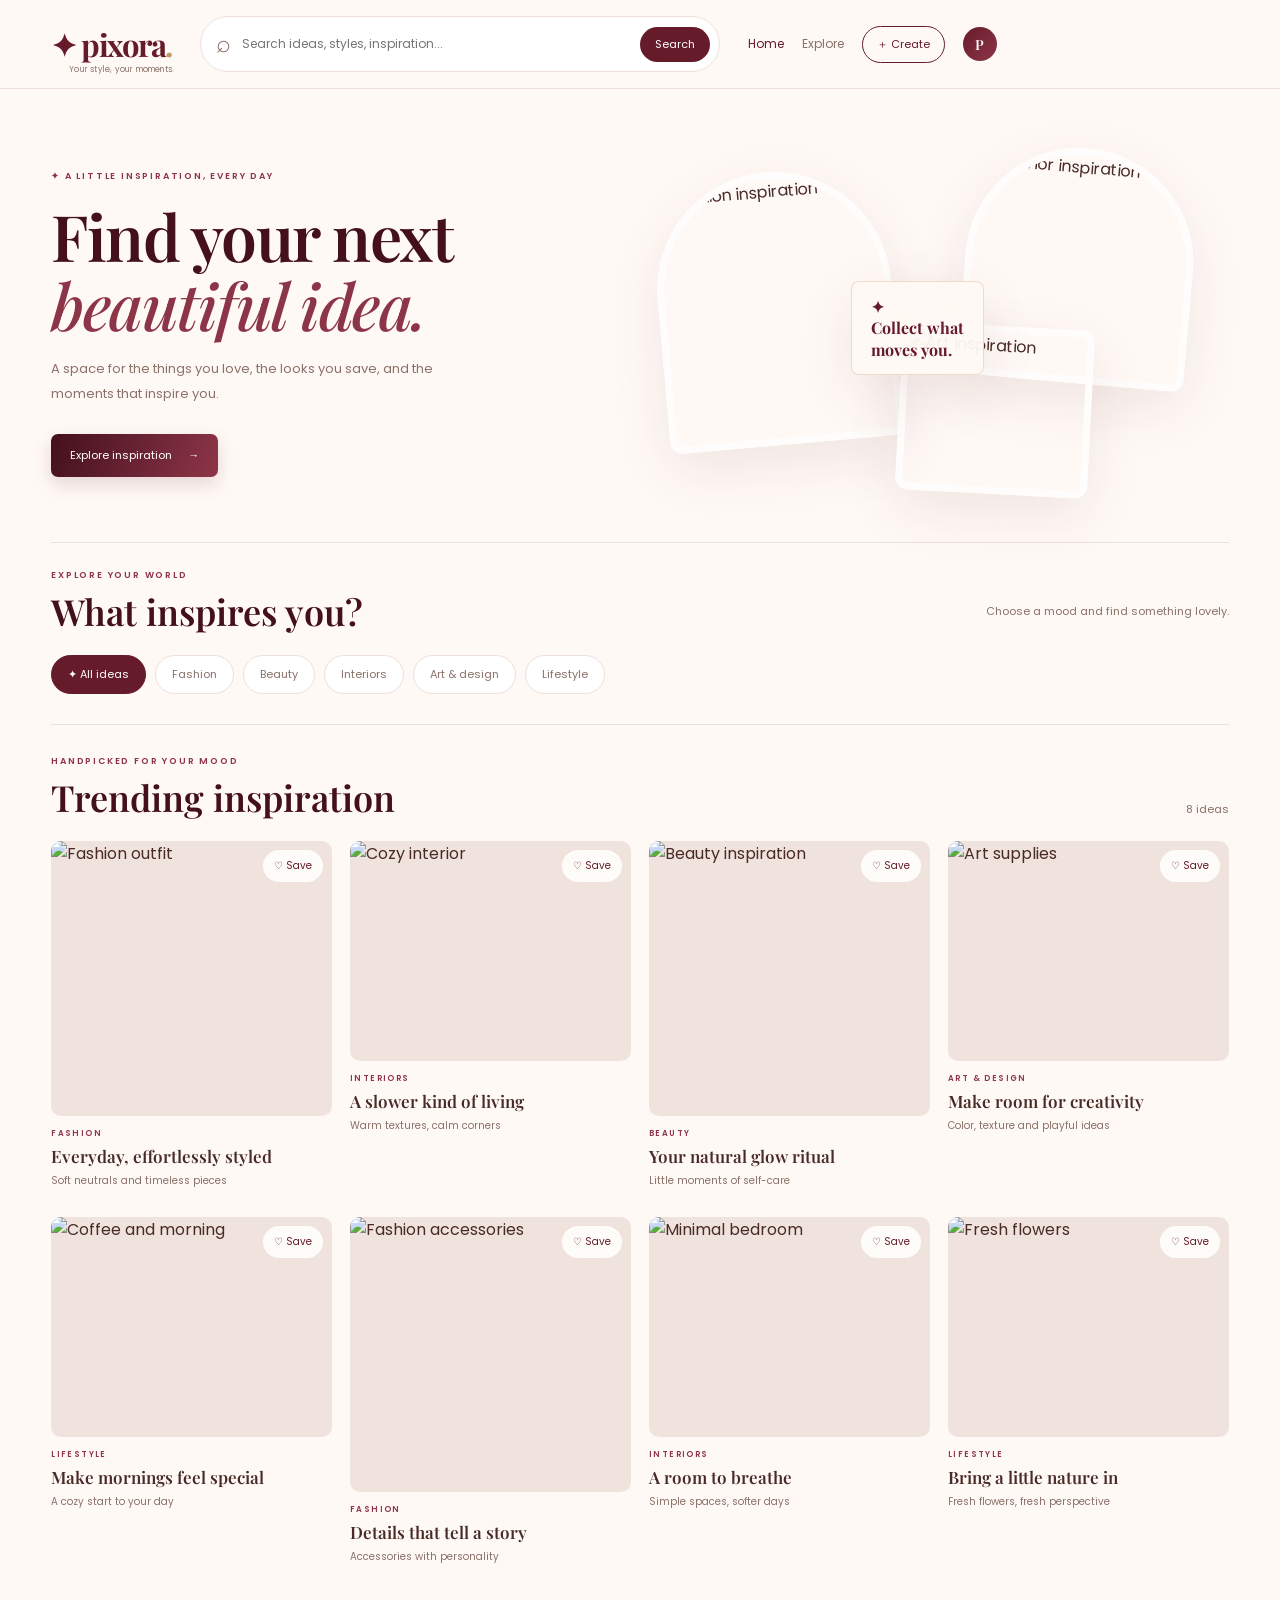
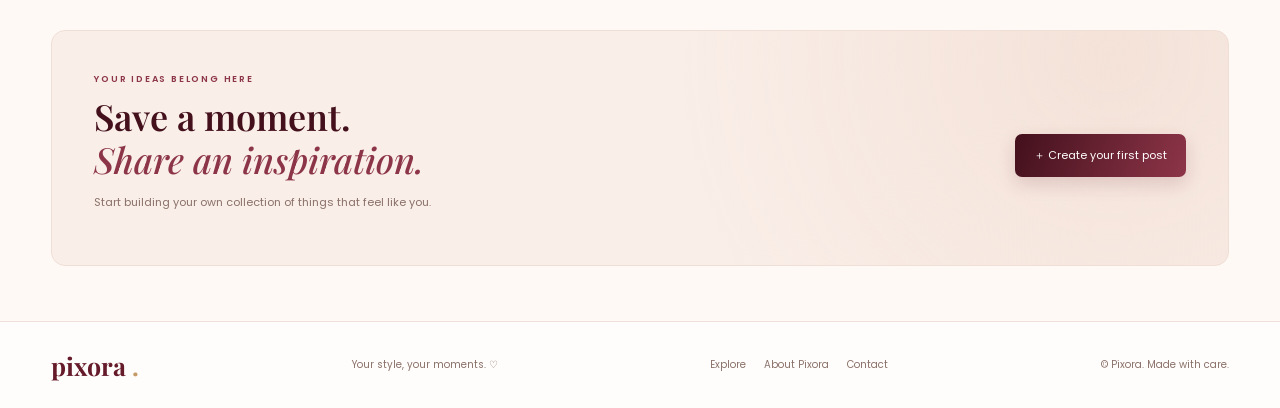
==== commit 7d56a1e4: "Update home.html" ====
--- a/home.html
+++ b/home.html
@@ -74,7 +74,7 @@
           <article class="card" data-category="Fashion" data-search="fashion neutral outfit capsule wardrobe style">
             <div class="photo tall">
               <img src="https://images.unsplash.com/photo-1483985988355-763728e1935b?auto=format&fit=crop&w=700&q=85" alt="Fashion outfit" loading="lazy">
-              <button class="save" type="button">♡ Save</button>
+              <button class="save">♡ Save</button>
             </div>
             <small>FASHION</small>
             <h3>Everyday, effortlessly styled</h3>
@@ -83,7 +83,7 @@
           <article class="card" data-category="Interiors" data-search="interior home decor cozy room plants">
             <div class="photo">
               <img src="https://images.unsplash.com/photo-1616486338812-3dadae4b4ace?auto=format&fit=crop&w=700&q=85" alt="Cozy interior" loading="lazy">
-              <button class="save" type="button">♡ Save</button>
+              <button class="save" >♡ Save</button>
             </div>
             <small>INTERIORS</small>
             <h3>A slower kind of living</h3>
@@ -92,7 +92,7 @@
           <article class="card" data-category="Beauty" data-search="beauty skincare makeup natural glow">
             <div class="photo tall">
               <img src="https://images.unsplash.com/photo-1601049541289-9b1b7bbbfe19?auto=format&fit=crop&w=700&q=85" alt="Beauty inspiration" loading="lazy">
-              <button class="save" type="button">♡ Save</button>
+              <button class="save">♡ Save</button>
             </div>
             <small>BEAUTY</small>
             <h3>Your natural glow ritual</h3>
@@ -101,7 +101,7 @@
           <article class="card" data-category="Art" data-search="art design illustration color creative studio">
             <div class="photo">
               <img src="https://images.unsplash.com/photo-1513364776144-60967b0f800f?auto=format&fit=crop&w=700&q=85" alt="Art supplies" loading="lazy">
-              <button class="save" type="button">♡ Save</button>
+              <button class="save">♡ Save</button>
             </div>
             <small>ART & DESIGN</small>
             <h3>Make room for creativity</h3>
@@ -110,7 +110,7 @@
           <article class="card" data-category="Lifestyle" data-search="lifestyle coffee morning journal slow living">
             <div class="photo">
               <img src="https://images.unsplash.com/photo-1495474472287-4d71bcdd2085?auto=format&fit=crop&w=700&q=85" alt="Coffee and morning" loading="lazy">
-              <button class="save" type="button">♡ Save</button>
+              <button class="save">♡ Save</button>
             </div>
             <small>LIFESTYLE</small>
             <h3>Make mornings feel special</h3>
@@ -119,7 +119,7 @@
           <article class="card" data-category="Fashion" data-search="fashion accessories bag outfit detail">
             <div class="photo tall">
               <img src="https://images.unsplash.com/photo-1548036328-c9fa89d128fa?auto=format&fit=crop&w=700&q=85" alt="Fashion accessories" loading="lazy">
-              <button class="save" type="button">♡ Save</button>
+              <button class="save">♡ Save</button>
             </div>
             <small>FASHION</small>
             <h3>Details that tell a story</h3>
@@ -128,7 +128,7 @@
           <article class="card" data-category="Interiors" data-search="interiors minimalist bedroom linen natural light">
             <div class="photo">
               <img src="https://images.unsplash.com/photo-1618221195710-dd6b41faaea6?auto=format&fit=crop&w=700&q=85" alt="Minimal bedroom" loading="lazy">
-              <button class="save" type="button">♡ Save</button>
+              <button class="save">♡ Save</button>
             </div>
             <small>INTERIORS</small>
             <h3>A room to breathe</h3>
@@ -137,7 +137,7 @@
           <article class="card" data-category="Lifestyle" data-search="lifestyle flowers botanical spring nature">
             <div class="photo">
               <img src="https://images.unsplash.com/photo-1490750967868-88aa4486c946?auto=format&fit=crop&w=700&q=85" alt="Fresh flowers" loading="lazy">
-              <button class="save" type="button">♡ Save</button>
+              <button class="save">♡ Save</button>
             </div>
             <small>LIFESTYLE</small>
             <h3>Bring a little nature in</h3>
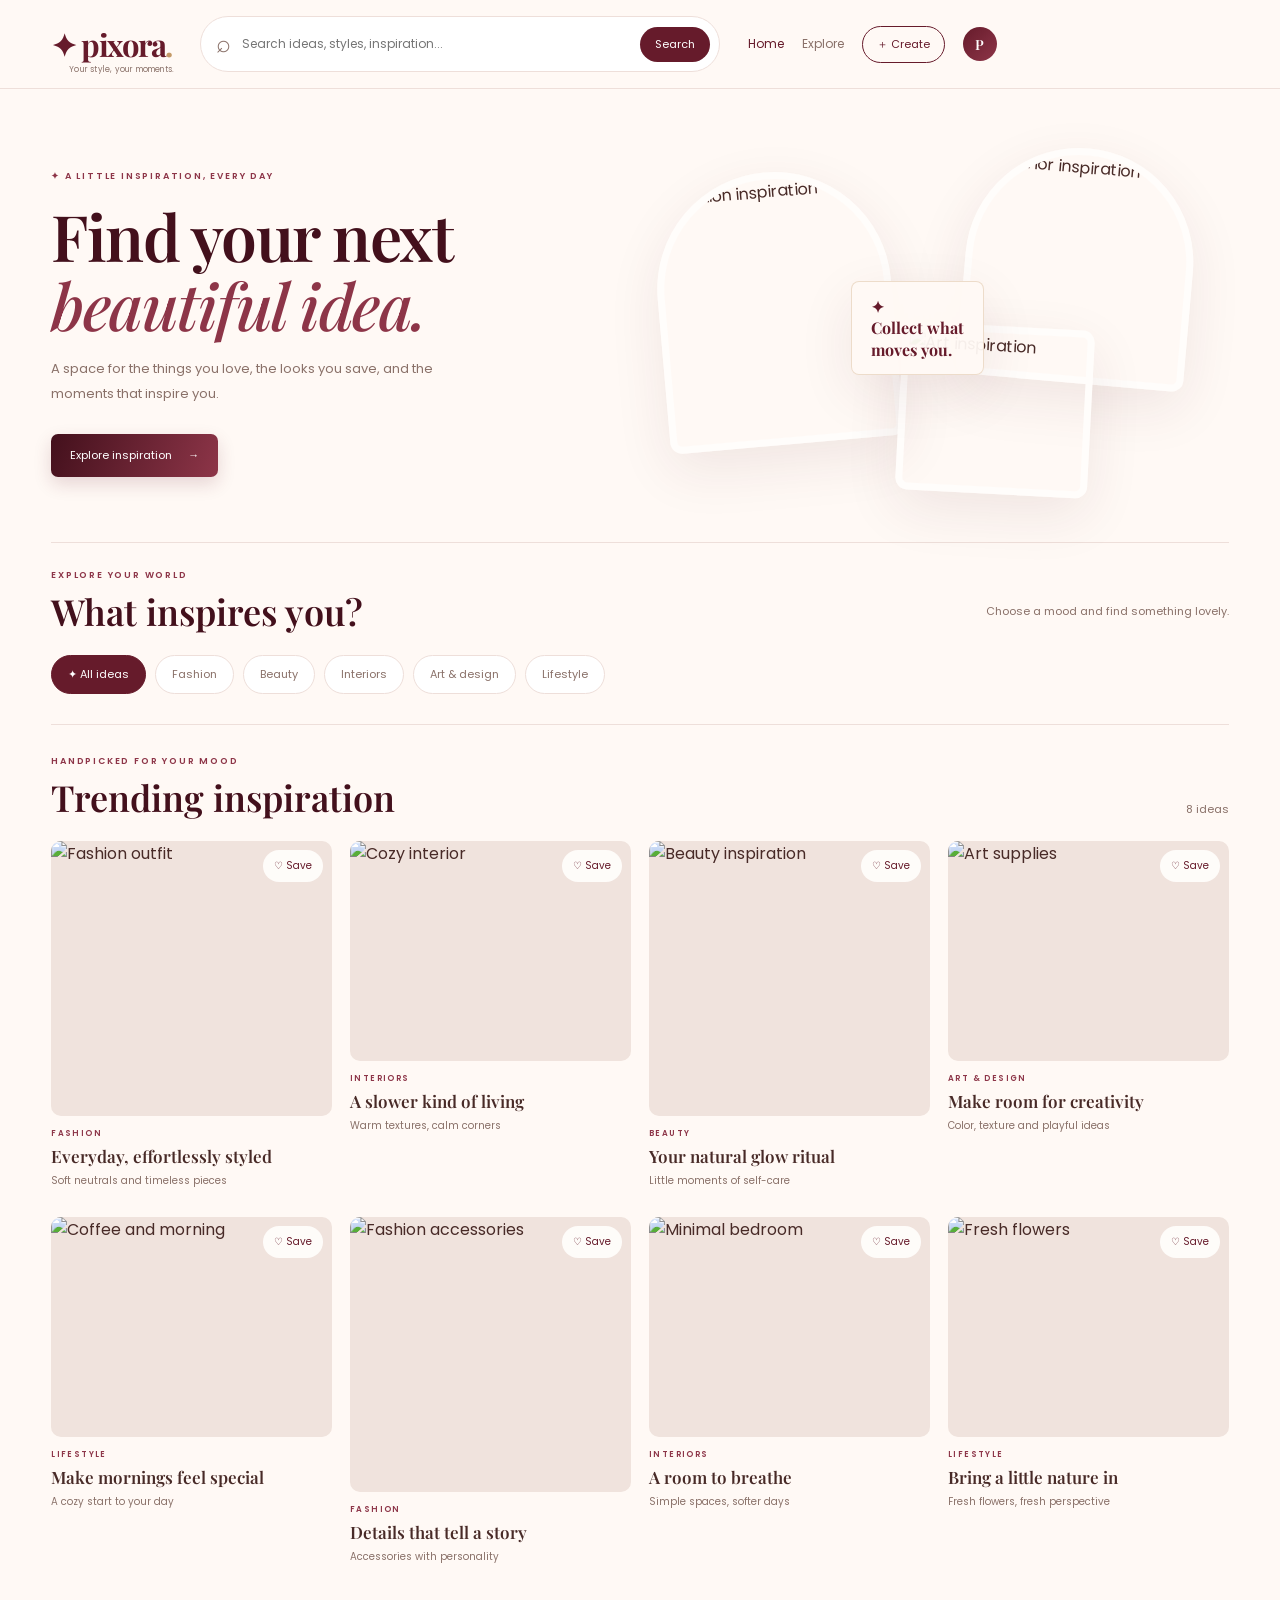
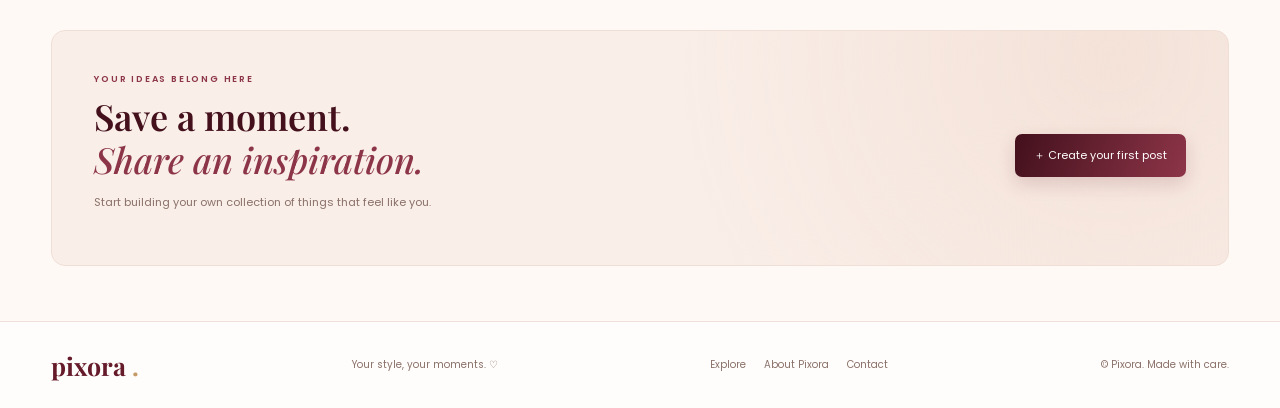
==== commit 2a9fd6bd: "Update home.html" ====
--- a/home.html
+++ b/home.html
@@ -74,7 +74,7 @@
           <article class="card" data-category="Fashion" data-search="fashion neutral outfit capsule wardrobe style">
             <div class="photo tall">
               <img src="https://images.unsplash.com/photo-1483985988355-763728e1935b?auto=format&fit=crop&w=700&q=85" alt="Fashion outfit" loading="lazy">
-              <button class="save">♡ Save</button>
+              <button class="save" type="button">♡ Save</button>
             </div>
             <small>FASHION</small>
             <h3>Everyday, effortlessly styled</h3>
@@ -83,7 +83,7 @@
           <article class="card" data-category="Interiors" data-search="interior home decor cozy room plants">
             <div class="photo">
               <img src="https://images.unsplash.com/photo-1616486338812-3dadae4b4ace?auto=format&fit=crop&w=700&q=85" alt="Cozy interior" loading="lazy">
-              <button class="save" >♡ Save</button>
+              <button class="save" type="button">♡ Save</button>
             </div>
             <small>INTERIORS</small>
             <h3>A slower kind of living</h3>
@@ -92,7 +92,7 @@
           <article class="card" data-category="Beauty" data-search="beauty skincare makeup natural glow">
             <div class="photo tall">
               <img src="https://images.unsplash.com/photo-1601049541289-9b1b7bbbfe19?auto=format&fit=crop&w=700&q=85" alt="Beauty inspiration" loading="lazy">
-              <button class="save">♡ Save</button>
+              <button class="save" type="button">♡ Save</button>
             </div>
             <small>BEAUTY</small>
             <h3>Your natural glow ritual</h3>
@@ -101,7 +101,7 @@
           <article class="card" data-category="Art" data-search="art design illustration color creative studio">
             <div class="photo">
               <img src="https://images.unsplash.com/photo-1513364776144-60967b0f800f?auto=format&fit=crop&w=700&q=85" alt="Art supplies" loading="lazy">
-              <button class="save">♡ Save</button>
+              <button class="save" type="button">♡ Save</button>
             </div>
             <small>ART & DESIGN</small>
             <h3>Make room for creativity</h3>
@@ -110,7 +110,7 @@
           <article class="card" data-category="Lifestyle" data-search="lifestyle coffee morning journal slow living">
             <div class="photo">
               <img src="https://images.unsplash.com/photo-1495474472287-4d71bcdd2085?auto=format&fit=crop&w=700&q=85" alt="Coffee and morning" loading="lazy">
-              <button class="save">♡ Save</button>
+              <button class="save" type="button">♡ Save</button>
             </div>
             <small>LIFESTYLE</small>
             <h3>Make mornings feel special</h3>
@@ -119,7 +119,7 @@
           <article class="card" data-category="Fashion" data-search="fashion accessories bag outfit detail">
             <div class="photo tall">
               <img src="https://images.unsplash.com/photo-1548036328-c9fa89d128fa?auto=format&fit=crop&w=700&q=85" alt="Fashion accessories" loading="lazy">
-              <button class="save">♡ Save</button>
+              <button class="save" type="button">♡ Save</button>
             </div>
             <small>FASHION</small>
             <h3>Details that tell a story</h3>
@@ -128,7 +128,7 @@
           <article class="card" data-category="Interiors" data-search="interiors minimalist bedroom linen natural light">
             <div class="photo">
               <img src="https://images.unsplash.com/photo-1618221195710-dd6b41faaea6?auto=format&fit=crop&w=700&q=85" alt="Minimal bedroom" loading="lazy">
-              <button class="save">♡ Save</button>
+              <button class="save" type="button">♡ Save</button>
             </div>
             <small>INTERIORS</small>
             <h3>A room to breathe</h3>
@@ -137,7 +137,7 @@
           <article class="card" data-category="Lifestyle" data-search="lifestyle flowers botanical spring nature">
             <div class="photo">
               <img src="https://images.unsplash.com/photo-1490750967868-88aa4486c946?auto=format&fit=crop&w=700&q=85" alt="Fresh flowers" loading="lazy">
-              <button class="save">♡ Save</button>
+              <button class="save" type="button">♡ Save</button>
             </div>
             <small>LIFESTYLE</small>
             <h3>Bring a little nature in</h3>
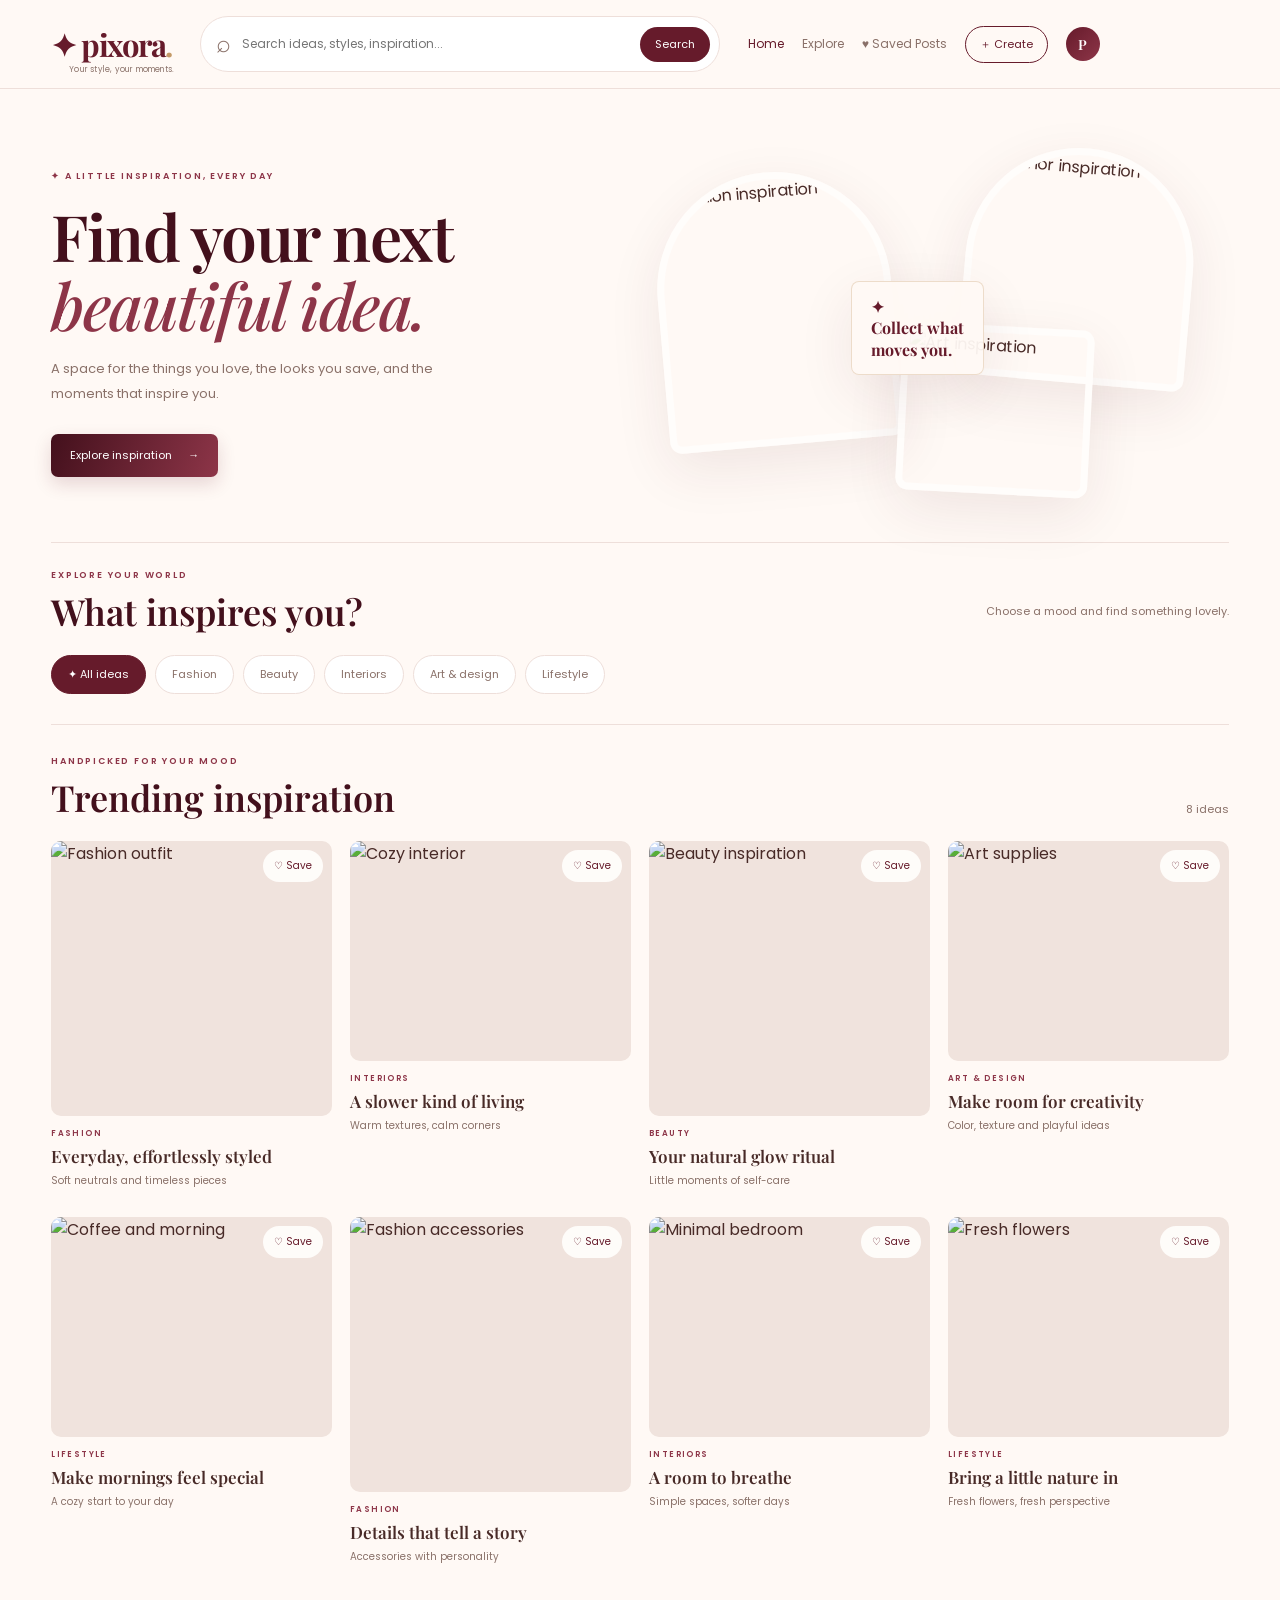
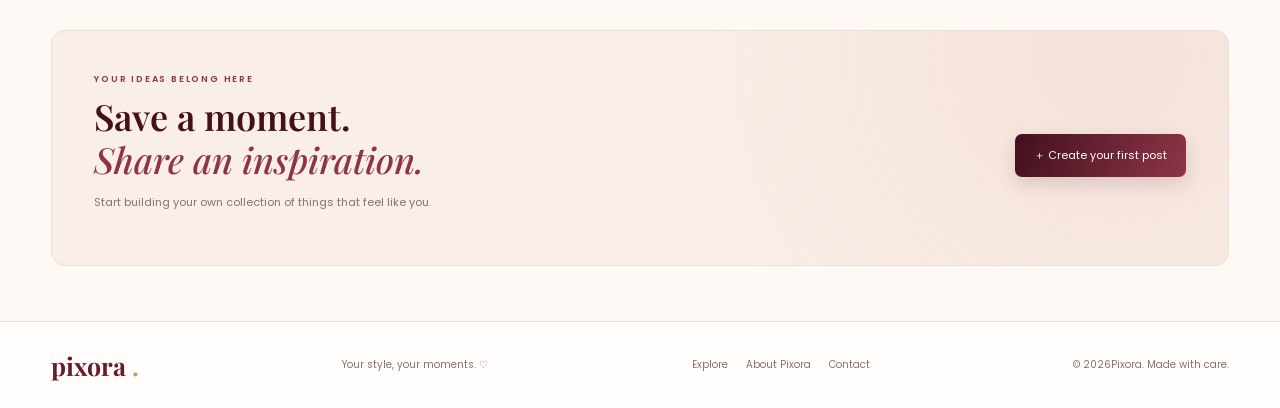
==== commit ee2aa002: "Update home.html" ====
--- a/home.html
+++ b/home.html
@@ -22,6 +22,7 @@
       <nav>
         <a class="active" href="./home.html">Home</a>
         <a href="#explore">Explore</a>
+        <a href="./saved.html">♥ Saved Posts</a>
         <button class="outline" id="createButton">＋ Create</button>
         <a class="avatar" href="#profile" id="profileAvatar" aria-label="Profile">P</a>
       </nav>
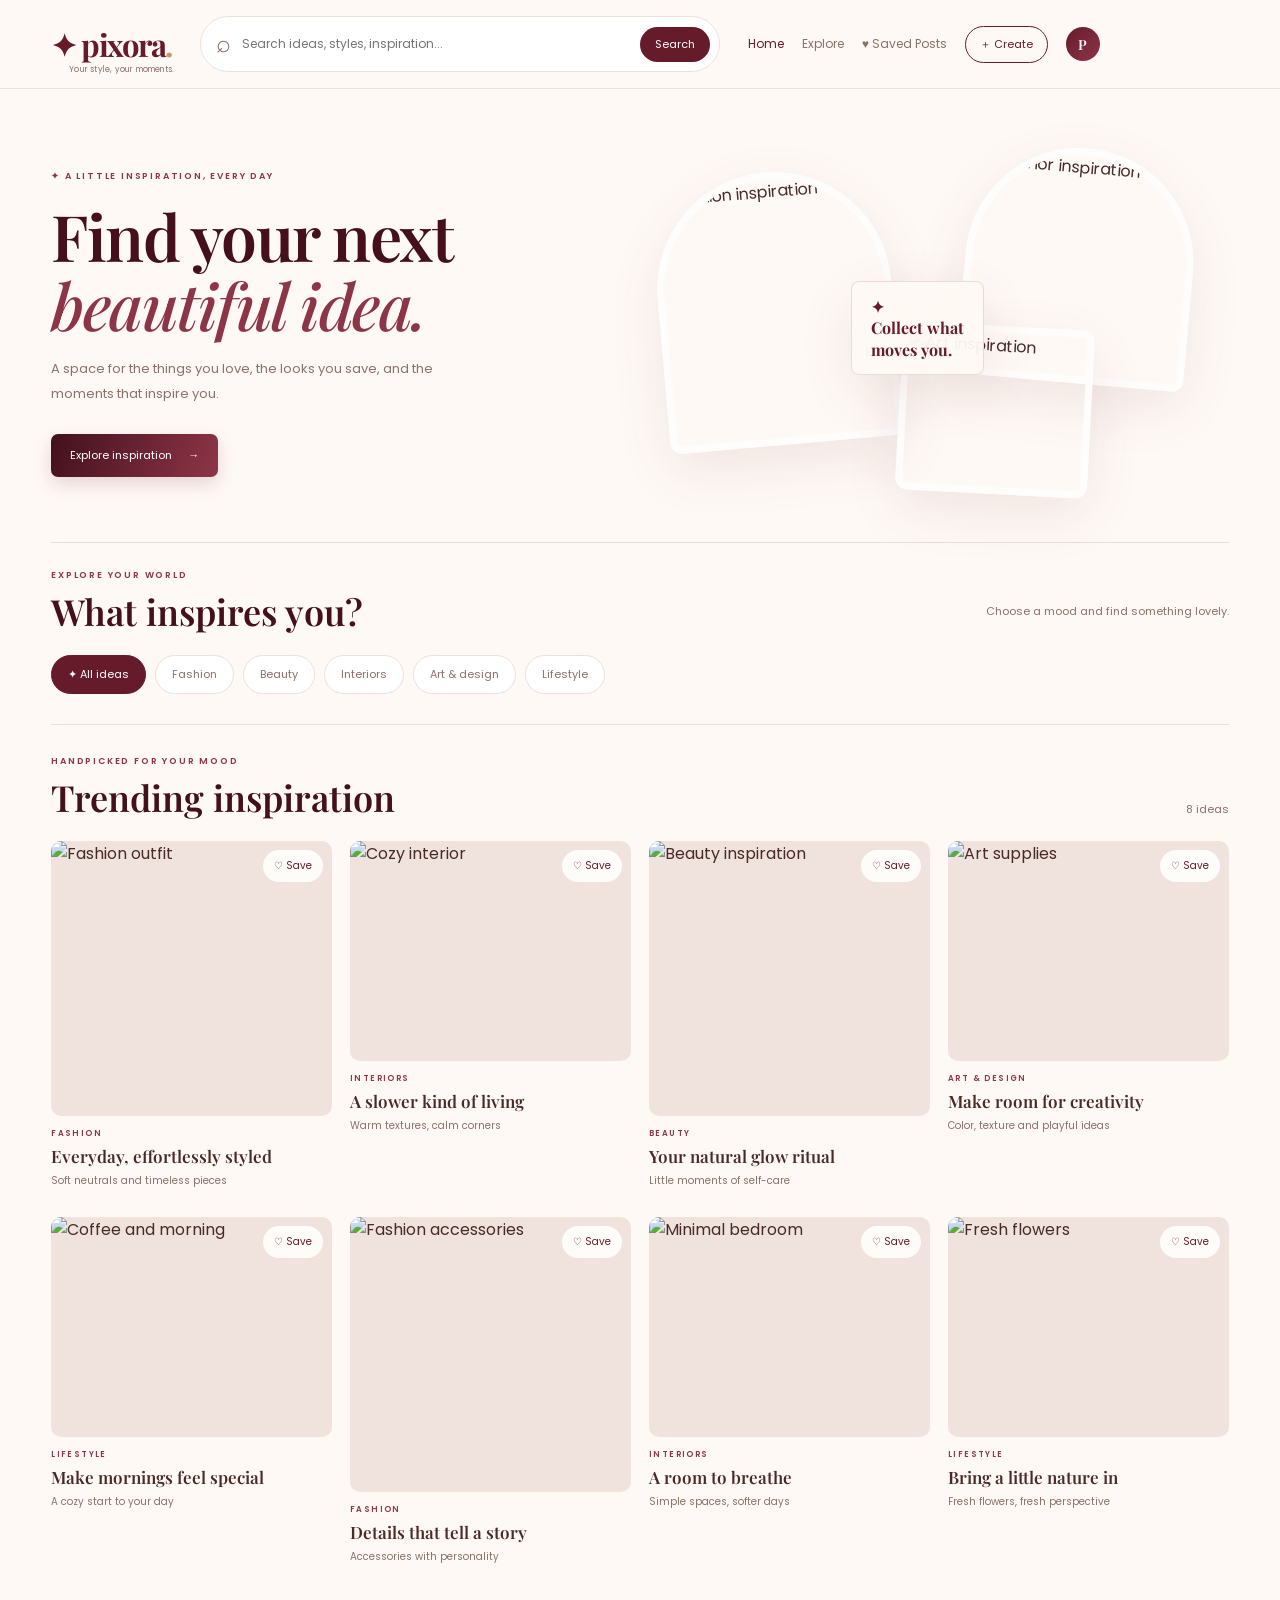
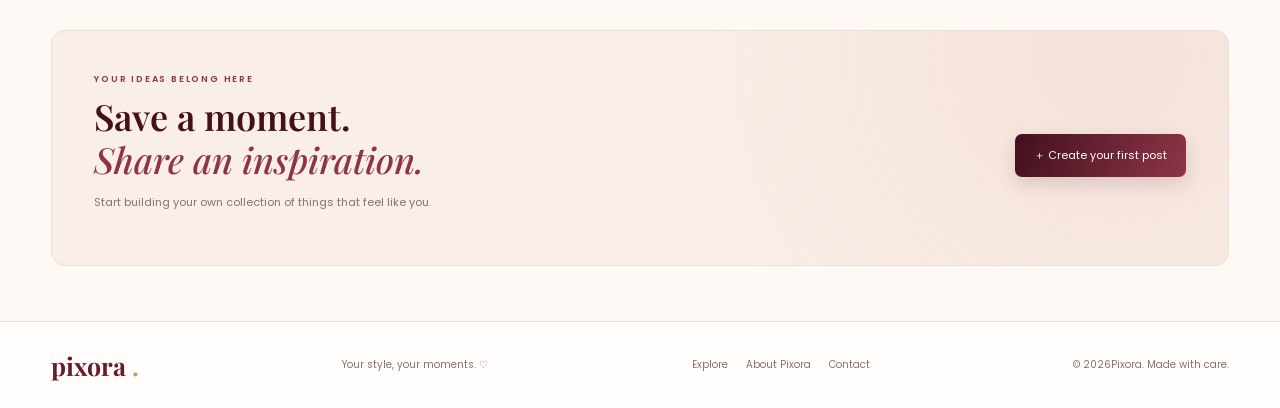
==== commit b4c7f2da: "Update home.html" ====
--- a/home.html
+++ b/home.html
@@ -24,8 +24,8 @@
         <a href="#explore">Explore</a>
         <a href="./saved.html">♥ Saved Posts</a>
         <button class="outline" id="createButton">＋ Create</button>
-        <a class="avatar" href="#profile" id="profileAvatar" aria-label="Profile">P</a>
-      </nav>
+        <a class="avatar" href="./profile.html" id="profileAvatar" aria-label="Profile">P</a> 
+     </nav>
     </header>
     <main>
       <section class="hero">
